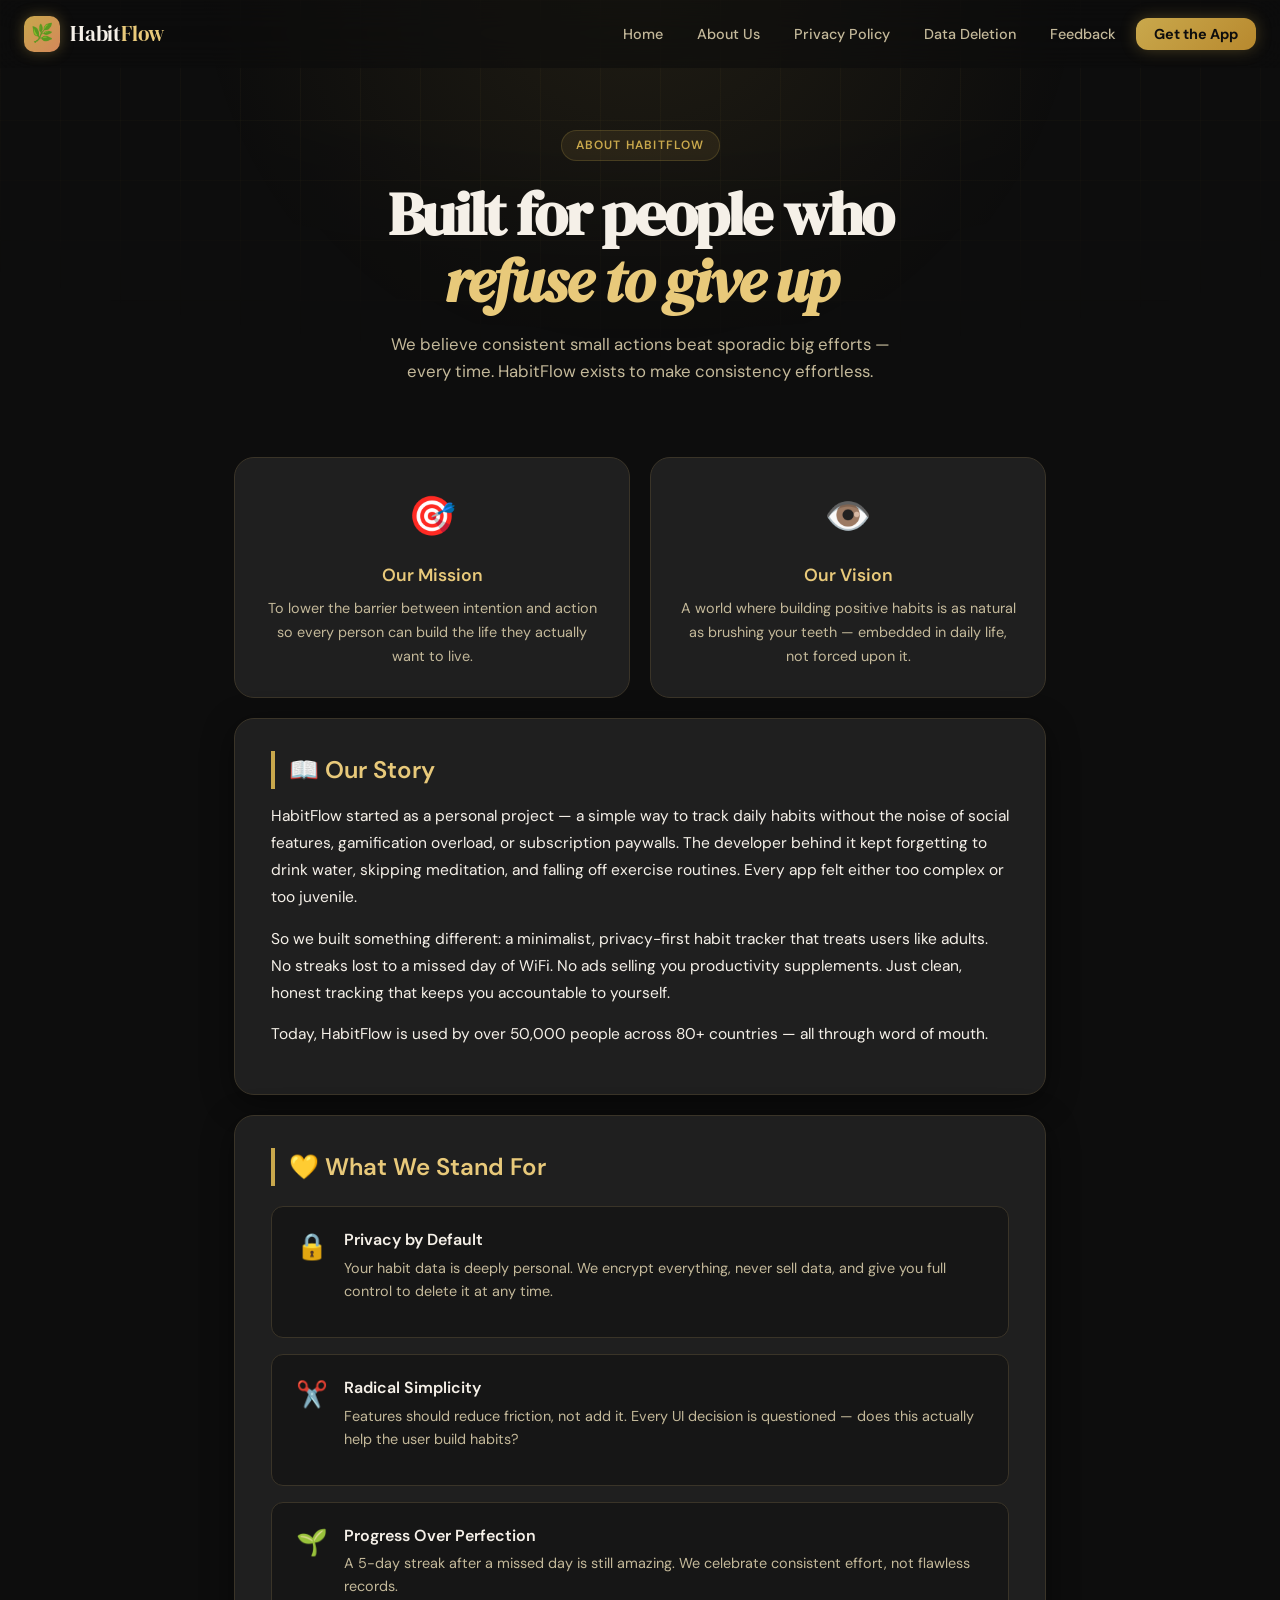
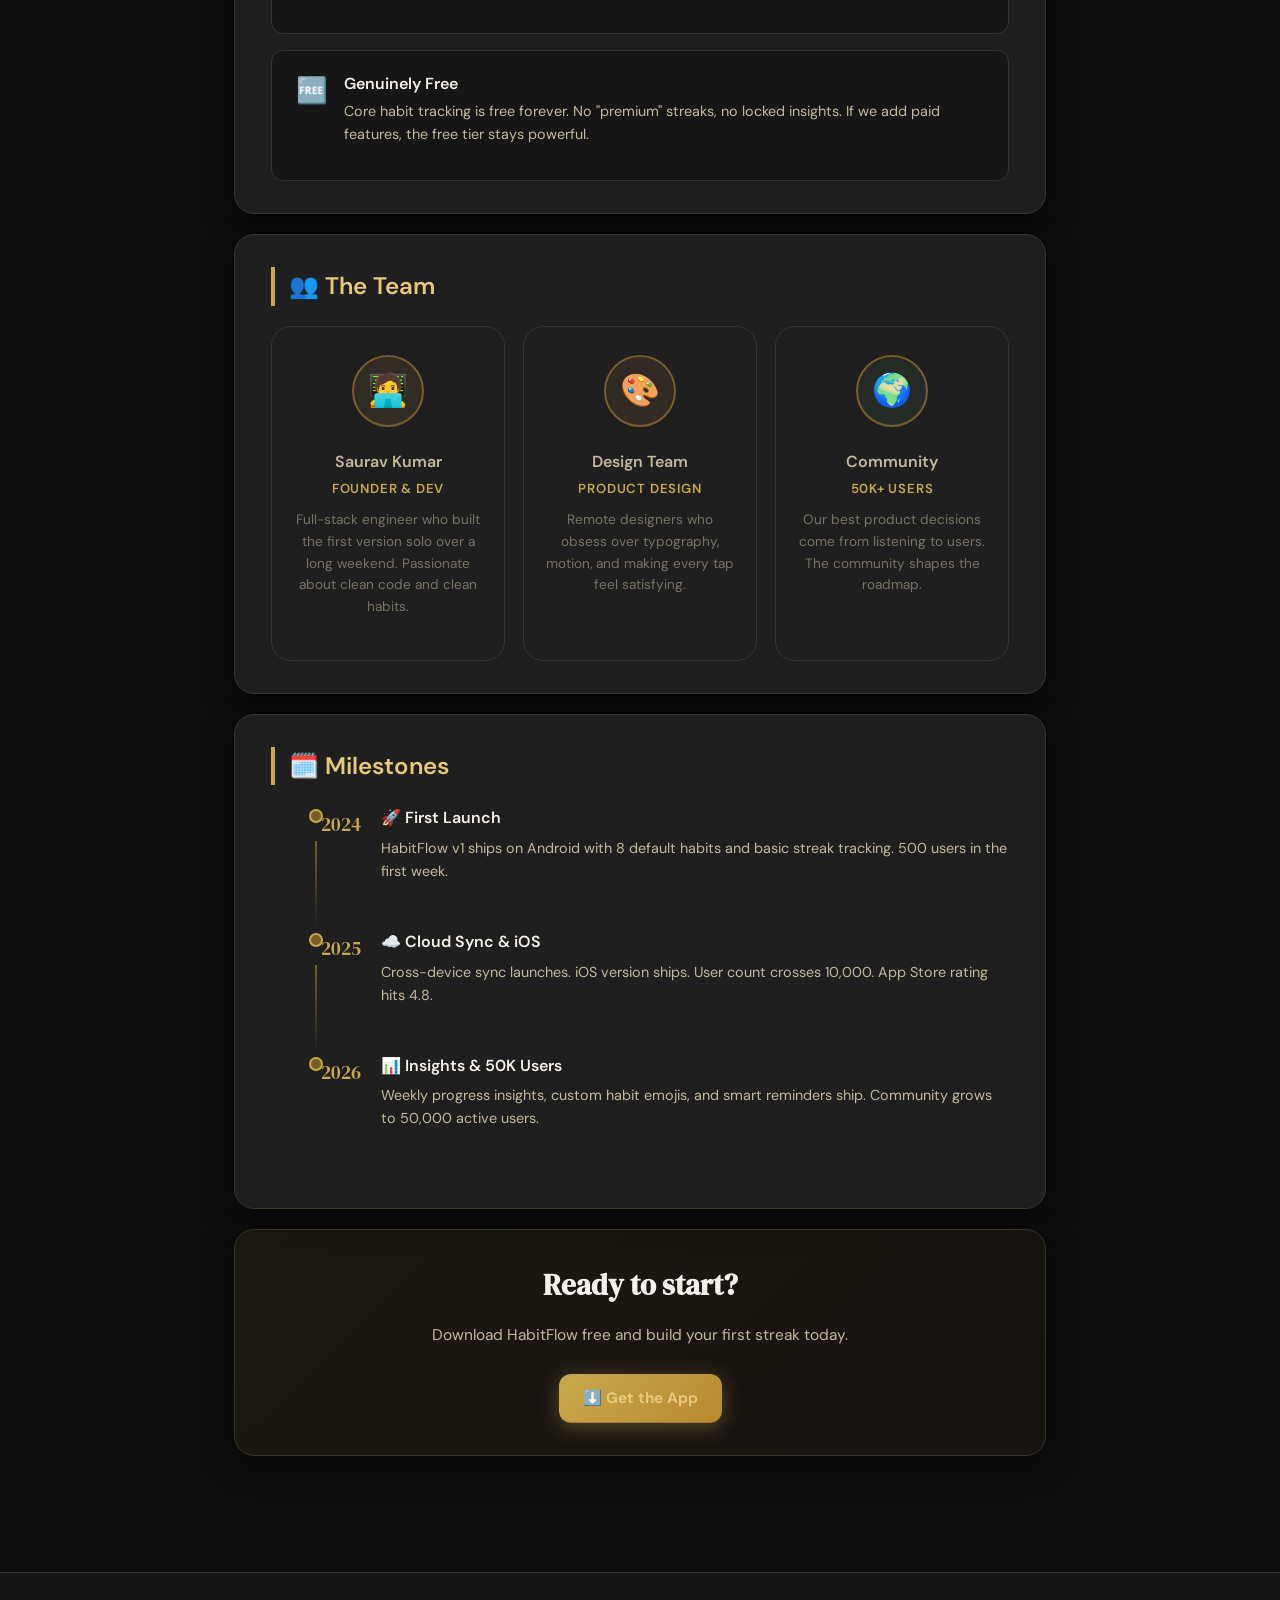
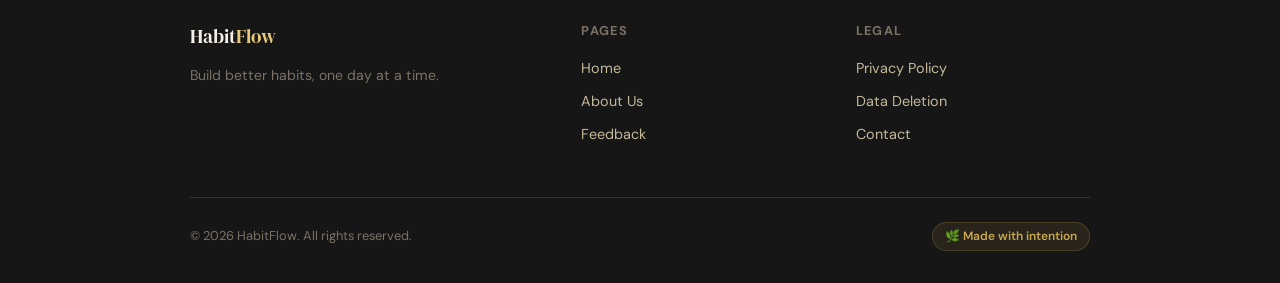
==== about.html @ 699d1f9e "Add 5 files" ====
<!DOCTYPE html>
<html lang="en">
<head>
  <meta charset="UTF-8" />
  <meta name="viewport" content="width=device-width, initial-scale=1.0, viewport-fit=cover" />
  <title>About Us | HabitFlow</title>
  <link rel="preconnect" href="https://fonts.googleapis.com" />
  <link rel="preconnect" href="https://fonts.gstatic.com" crossorigin />
  <link href="https://fonts.googleapis.com/css2?family=DM+Sans:ital,wght@0,300;0,400;0,500;0,600;0,700;1,400&family=DM+Serif+Display:ital@0;1&display=swap" rel="stylesheet" />
  <style>
    :root {
      --bg-primary:#0D0D0D; --bg-elevated:#161616; --bg-surface:#1F1F1F;
      --text-primary:#F5F0E8; --text-secondary:#C4B99A; --text-muted:#7A7265;
      --accent-gold:#C9A84C; --accent-gold-light:#E8C97A; --accent-gold-muted:#7A5C28;
      --accent-terracotta:#D4875A; --border-subtle:#3A3428;
      --card-shadow:0 8px 32px rgba(0,0,0,0.45);
      --radius-sm:8px; --radius-md:12px; --radius-lg:20px; --radius-xl:28px;
    }
    *,*::before,*::after{margin:0;padding:0;box-sizing:border-box;}
    html{scroll-behavior:smooth;scroll-padding-top:80px;}
    body{background:var(--bg-primary);color:var(--text-primary);font-family:'DM Sans',-apple-system,sans-serif;line-height:1.6;overflow-x:hidden;}

    /* NAV */
    nav{position:fixed;top:0;left:0;right:0;z-index:100;padding:0 24px;height:68px;display:flex;align-items:center;justify-content:space-between;background:rgba(13,13,13,0.6);backdrop-filter:blur(18px);-webkit-backdrop-filter:blur(18px);border-bottom:1px solid transparent;transition:border-color .3s,background .3s;}
    nav.scrolled{background:rgba(13,13,13,0.92);border-bottom-color:var(--border-subtle);}
    .nav-logo{display:flex;align-items:center;gap:10px;text-decoration:none;}
    .nav-logo-icon{width:36px;height:36px;background:linear-gradient(135deg,var(--accent-gold),var(--accent-terracotta));border-radius:10px;display:flex;align-items:center;justify-content:center;font-size:18px;box-shadow:0 0 14px rgba(201,168,76,.35);}
    .nav-logo-text{font-family:'DM Serif Display',serif;font-size:1.3rem;color:var(--text-primary);letter-spacing:-.01em;}
    .nav-logo-text span{color:var(--accent-gold-light);}
    .nav-links{display:flex;align-items:center;gap:6px;list-style:none;}
    .nav-links a{text-decoration:none;color:var(--text-secondary);font-size:.9rem;font-weight:500;padding:6px 14px;border-radius:var(--radius-sm);transition:color .2s,background .2s;position:relative;}
    .nav-links a::after{content:'';position:absolute;bottom:2px;left:50%;right:50%;height:2px;background:var(--accent-gold);border-radius:2px;transition:left .25s,right .25s;}
    .nav-links a:hover{color:var(--accent-gold-light);}
    .nav-links a:hover::after{left:14px;right:14px;}
    .nav-links .cta-btn{background:linear-gradient(135deg,var(--accent-gold),#b8892e);color:var(--bg-primary)!important;font-weight:700;padding:7px 18px;border-radius:var(--radius-md);box-shadow:0 0 16px rgba(201,168,76,.3);}
    .nav-links .cta-btn::after{display:none;}
    .nav-links .cta-btn:hover{box-shadow:0 0 24px rgba(201,168,76,.5);transform:translateY(-1px);}
    .nav-toggle{display:none;flex-direction:column;gap:5px;cursor:pointer;background:none;border:none;padding:4px;}
    .nav-toggle span{display:block;width:24px;height:2px;background:var(--text-primary);border-radius:2px;transition:all .3s;}
    .nav-toggle.open span:nth-child(1){transform:rotate(45deg) translate(5px,5px);}
    .nav-toggle.open span:nth-child(2){opacity:0;}
    .nav-toggle.open span:nth-child(3){transform:rotate(-45deg) translate(5px,-5px);}
    @media(max-width:680px){
      .nav-links{position:fixed;top:68px;left:0;right:0;flex-direction:column;align-items:stretch;background:rgba(13,13,13,.97);backdrop-filter:blur(20px);padding:16px 24px 24px;gap:4px;transform:translateY(-110%);transition:transform .35s cubic-bezier(.4,0,.2,1);border-bottom:1px solid var(--border-subtle);}
      .nav-links.open{transform:translateY(0);}
      .nav-links a{padding:12px 16px;border-radius:var(--radius-md);font-size:1rem;}
      .nav-links a::after{display:none;}
      .nav-links a:hover{background:var(--bg-surface);}
      .nav-toggle{display:flex;}
    }

    /* PAGE HERO */
    .page-hero{padding:130px 24px 72px;text-align:center;position:relative;overflow:hidden;}
    .page-hero::before{content:'';position:absolute;inset:0;background:radial-gradient(circle at 50% -10%,rgba(201,168,76,.1) 0%,transparent 55%),linear-gradient(rgba(201,168,76,.04) 1px,transparent 1px),linear-gradient(90deg,rgba(201,168,76,.04) 1px,transparent 1px);background-size:auto,60px 60px,60px 60px;mask-image:radial-gradient(ellipse 80% 80% at 50% 0%,black 40%,transparent 100%);}
    .page-label{display:inline-block;text-transform:uppercase;letter-spacing:.1em;font-size:.75rem;font-weight:600;color:var(--accent-gold);background:rgba(201,168,76,.1);border:1px solid rgba(201,168,76,.2);padding:5px 14px;border-radius:100px;margin-bottom:20px;position:relative;}
    .page-hero h1{font-family:'DM Serif Display',serif;font-size:clamp(2.2rem,5vw,3.8rem);line-height:1.1;letter-spacing:-.03em;margin-bottom:16px;position:relative;}
    .page-hero h1 em{font-style:italic;color:var(--accent-gold-light);}
    .page-hero p{color:var(--text-secondary);font-size:1.05rem;max-width:520px;margin:0 auto;position:relative;}

    /* CONTENT */
    .content{max-width:860px;margin:0 auto;padding:0 24px 96px;}

    /* CARDS */
    .card{background:var(--bg-surface);border:1px solid var(--border-subtle);border-radius:var(--radius-lg);padding:32px 36px;margin-bottom:20px;box-shadow:var(--card-shadow);transition:all .25s;position:relative;overflow:hidden;}
    .card::before{content:'';position:absolute;top:0;left:0;right:0;height:2px;background:linear-gradient(90deg,transparent,var(--accent-gold),transparent);opacity:0;transition:opacity .3s;}
    .card:hover{transform:translateY(-3px);box-shadow:0 16px 40px rgba(0,0,0,.55);border-color:var(--accent-gold-muted);}
    .card:hover::before{opacity:1;}
    .card h2{font-size:1.5rem;font-weight:600;margin-bottom:14px;color:var(--accent-gold-light);border-left:4px solid var(--accent-gold);padding-left:14px;}
    .card h3{font-size:1.1rem;font-weight:500;margin:22px 0 8px;color:var(--text-secondary);}
    .card p{color:var(--text-primary);margin-bottom:14px;font-size:.97rem;line-height:1.75;}
    .card ul,.card ol{margin:12px 0 14px 22px;color:var(--text-secondary);}
    .card li{margin-bottom:8px;font-size:.95rem;line-height:1.6;}
    .card a{color:var(--accent-gold-light);text-decoration:none;border-bottom:1px dotted var(--accent-gold-muted);transition:color .2s;}
    .card a:hover{color:var(--accent-gold);}
    .btn-primary{display:inline-flex;align-items:center;gap:8px;background:linear-gradient(135deg,var(--accent-gold),#b8892e);color:var(--bg-primary);font-weight:700;font-size:.95rem;padding:12px 24px;border-radius:var(--radius-md);text-decoration:none;border:none;cursor:pointer;box-shadow:0 4px 20px rgba(201,168,76,.35);transition:all .25s;font-family:inherit;}
    .btn-primary:hover{transform:translateY(-2px);box-shadow:0 8px 28px rgba(201,168,76,.5);}

    /* MISSION */
    .mission-strip{display:grid;grid-template-columns:1fr 1fr;gap:20px;margin-bottom:20px;}
    @media(max-width:600px){.mission-strip{grid-template-columns:1fr;}}
    .mission-card{background:var(--bg-surface);border:1px solid var(--border-subtle);border-radius:var(--radius-lg);padding:28px;text-align:center;transition:all .25s;}
    .mission-card:hover{transform:translateY(-4px);border-color:var(--accent-gold-muted);}
    .mission-card .icon{font-size:2.4rem;display:block;margin-bottom:14px;}
    .mission-card h3{font-size:1.1rem;font-weight:600;margin-bottom:8px;color:var(--accent-gold-light);}
    .mission-card p{color:var(--text-secondary);font-size:.9rem;line-height:1.65;}

    /* VALUES */
    .values-list{display:flex;flex-direction:column;gap:16px;margin-top:20px;}
    .value-row{display:flex;gap:16px;align-items:flex-start;background:var(--bg-elevated);border:1px solid var(--border-subtle);border-radius:var(--radius-md);padding:20px 24px;transition:border-color .2s;}
    .value-row:hover{border-color:var(--accent-gold-muted);}
    .value-row .vi{font-size:1.6rem;flex-shrink:0;}
    .value-row h4{font-size:1rem;font-weight:600;margin-bottom:4px;color:var(--text-primary);}
    .value-row p{color:var(--text-secondary);font-size:.9rem;line-height:1.6;}

    /* TEAM */
    .team-grid{display:grid;grid-template-columns:repeat(auto-fill,minmax(220px,1fr));gap:18px;margin-top:20px;}
    .team-card{background:var(--bg-surface);border:1px solid var(--border-subtle);border-radius:var(--radius-lg);padding:28px 20px;text-align:center;transition:all .25s;}
    .team-card:hover{transform:translateY(-4px);border-color:var(--accent-gold-muted);box-shadow:var(--card-shadow);}
    .avatar{width:72px;height:72px;border-radius:50%;margin:0 auto 16px;display:flex;align-items:center;justify-content:center;font-size:2rem;border:2px solid var(--accent-gold-muted);}
    .team-card h3{font-size:1rem;font-weight:600;margin-bottom:4px;}
    .team-card .role{color:var(--accent-gold);font-size:.82rem;font-weight:600;text-transform:uppercase;letter-spacing:.06em;margin-bottom:10px;}
    .team-card p{color:var(--text-muted);font-size:.85rem;line-height:1.6;}

    /* TIMELINE */
    .timeline{margin-top:20px;display:flex;flex-direction:column;gap:0;}
    .t-item{display:grid;grid-template-columns:90px 1fr;gap:20px;padding-bottom:32px;position:relative;}
    .t-item:not(:last-child)::before{content:'';position:absolute;left:44px;top:36px;bottom:0;width:2px;background:linear-gradient(var(--accent-gold-muted),transparent);}
    .t-year{text-align:right;padding-top:4px;font-family:'DM Serif Display',serif;font-size:1.2rem;color:var(--accent-gold);}
    .t-dot{position:absolute;left:38px;top:4px;width:14px;height:14px;border-radius:50%;background:var(--accent-gold-muted);border:2px solid var(--accent-gold);}
    .t-body h4{font-size:1rem;font-weight:600;margin-bottom:6px;}
    .t-body p{color:var(--text-secondary);font-size:.9rem;line-height:1.6;}

    /* FOOTER */
    footer{background:var(--bg-elevated);border-top:1px solid var(--border-subtle);padding:48px 24px 32px;}
    .footer-inner{max-width:900px;margin:0 auto;display:grid;grid-template-columns:1.5fr 1fr 1fr;gap:40px;}
    .footer-brand p{color:var(--text-muted);font-size:.88rem;line-height:1.7;margin-top:4px;}
    .footer-col h4{font-size:.8rem;font-weight:700;letter-spacing:.1em;text-transform:uppercase;color:var(--text-muted);margin-bottom:16px;}
    .footer-col a{display:block;color:var(--text-secondary);text-decoration:none;font-size:.9rem;margin-bottom:10px;transition:color .2s;}
    .footer-col a:hover{color:var(--accent-gold-light);}
    .footer-bottom{max-width:900px;margin:40px auto 0;padding-top:24px;border-top:1px solid var(--border-subtle);display:flex;justify-content:space-between;align-items:center;flex-wrap:wrap;gap:12px;}
    .footer-bottom p{color:var(--text-muted);font-size:.8rem;}
    .footer-badge{background:rgba(201,168,76,.1);border:1px solid rgba(201,168,76,.2);color:var(--accent-gold);padding:4px 12px;border-radius:100px;font-size:.75rem;font-weight:600;}
    @media(max-width:680px){
      .footer-inner{grid-template-columns:1fr 1fr;}
      .footer-brand{grid-column:span 2;}
      .footer-bottom{flex-direction:column;text-align:center;}
      .content{padding:0 16px 72px;}
      .card{padding:24px 20px;}
    }

    /* REVEAL */
    .reveal{opacity:0;transform:translateY(24px);transition:opacity .65s ease,transform .65s ease;}
    .reveal.visible{opacity:1;transform:translateY(0);}
    @media(prefers-reduced-motion:reduce){*,*::before,*::after{animation-duration:.01ms!important;transition-duration:.01ms!important;}}
  </style>
</head>
<body>

<nav id="navbar">
  <a href="../index.html" class="nav-logo">
    <div class="nav-logo-icon">🌿</div>
    <span class="nav-logo-text">Habit<span>Flow</span></span>
  </a>
  <button class="nav-toggle" id="navToggle" aria-label="Toggle menu">
    <span></span><span></span><span></span>
  </button>
  <ul class="nav-links" id="navLinks">
    <li><a href="../index.html">Home</a></li>
    <li><a href="about.html">About Us</a></li>
    <li><a href="privacy.html">Privacy Policy</a></li>
    <li><a href="https://sauravdikshit.github.io/abhyasa/#">Data Deletion</a></li>
    <li><a href="feedback.html">Feedback</a></li>
    <li><a href="../index.html#download" class="cta-btn">Get the App</a></li>
  </ul>
</nav>

<div class="page-hero">
  <div class="page-label">About HabitFlow</div>
  <h1>Built for people who<br><em>refuse to give up</em></h1>
  <p>We believe consistent small actions beat sporadic big efforts — every time. HabitFlow exists to make consistency effortless.</p>
</div>

<div class="content">

  <div class="mission-strip reveal">
    <div class="mission-card">
      <span class="icon">🎯</span>
      <h3>Our Mission</h3>
      <p>To lower the barrier between intention and action so every person can build the life they actually want to live.</p>
    </div>
    <div class="mission-card">
      <span class="icon">👁️</span>
      <h3>Our Vision</h3>
      <p>A world where building positive habits is as natural as brushing your teeth — embedded in daily life, not forced upon it.</p>
    </div>
  </div>

  <div class="card reveal">
    <h2>📖 Our Story</h2>
    <p>HabitFlow started as a personal project — a simple way to track daily habits without the noise of social features, gamification overload, or subscription paywalls. The developer behind it kept forgetting to drink water, skipping meditation, and falling off exercise routines. Every app felt either too complex or too juvenile.</p>
    <p>So we built something different: a minimalist, privacy-first habit tracker that treats users like adults. No streaks lost to a missed day of WiFi. No ads selling you productivity supplements. Just clean, honest tracking that keeps you accountable to yourself.</p>
    <p>Today, HabitFlow is used by over 50,000 people across 80+ countries — all through word of mouth.</p>
  </div>

  <div class="card reveal">
    <h2>💛 What We Stand For</h2>
    <div class="values-list">
      <div class="value-row">
        <span class="vi">🔒</span>
        <div><h4>Privacy by Default</h4><p>Your habit data is deeply personal. We encrypt everything, never sell data, and give you full control to delete it at any time.</p></div>
      </div>
      <div class="value-row">
        <span class="vi">✂️</span>
        <div><h4>Radical Simplicity</h4><p>Features should reduce friction, not add it. Every UI decision is questioned — does this actually help the user build habits?</p></div>
      </div>
      <div class="value-row">
        <span class="vi">🌱</span>
        <div><h4>Progress Over Perfection</h4><p>A 5-day streak after a missed day is still amazing. We celebrate consistent effort, not flawless records.</p></div>
      </div>
      <div class="value-row">
        <span class="vi">🆓</span>
        <div><h4>Genuinely Free</h4><p>Core habit tracking is free forever. No "premium" streaks, no locked insights. If we add paid features, the free tier stays powerful.</p></div>
      </div>
    </div>
  </div>

  <div class="card reveal">
    <h2>👥 The Team</h2>
    <div class="team-grid">
      <div class="team-card">
        <div class="avatar" style="background:rgba(201,168,76,.1);">🧑‍💻</div>
        <h3>Saurav Kumar</h3>
        <div class="role">Founder & Dev</div>
        <p>Full-stack engineer who built the first version solo over a long weekend. Passionate about clean code and clean habits.</p>
      </div>
      <div class="team-card">
        <div class="avatar" style="background:rgba(212,135,90,.1);">🎨</div>
        <h3>Design Team</h3>
        <div class="role">Product Design</div>
        <p>Remote designers who obsess over typography, motion, and making every tap feel satisfying.</p>
      </div>
      <div class="team-card">
        <div class="avatar" style="background:rgba(74,124,89,.15);">🌍</div>
        <h3>Community</h3>
        <div class="role">50K+ Users</div>
        <p>Our best product decisions come from listening to users. The community shapes the roadmap.</p>
      </div>
    </div>
  </div>

  <div class="card reveal">
    <h2>🗓️ Milestones</h2>
    <div class="timeline">
      <div class="t-item">
        <div class="t-year">2024</div>
        <div class="t-dot"></div>
        <div class="t-body"><h4>🚀 First Launch</h4><p>HabitFlow v1 ships on Android with 8 default habits and basic streak tracking. 500 users in the first week.</p></div>
      </div>
      <div class="t-item">
        <div class="t-year">2025</div>
        <div class="t-dot"></div>
        <div class="t-body"><h4>☁️ Cloud Sync & iOS</h4><p>Cross-device sync launches. iOS version ships. User count crosses 10,000. App Store rating hits 4.8.</p></div>
      </div>
      <div class="t-item">
        <div class="t-year">2026</div>
        <div class="t-dot"></div>
        <div class="t-body"><h4>📊 Insights & 50K Users</h4><p>Weekly progress insights, custom habit emojis, and smart reminders ship. Community grows to 50,000 active users.</p></div>
      </div>
    </div>
  </div>

  <div class="card" style="text-align:center;background:linear-gradient(135deg,rgba(201,168,76,.08),rgba(212,135,90,.05));">
    <h2 style="border:none;padding:0;text-align:center;color:var(--text-primary);font-family:'DM Serif Display',serif;font-size:1.8rem;">Ready to start?</h2>
    <p style="margin:12px 0 24px;color:var(--text-secondary);">Download HabitFlow free and build your first streak today.</p>
    <a href="../index.html#download" class="btn-primary">⬇️ Get the App</a>
  </div>

</div>

<footer>
  <div class="footer-inner">
    <div class="footer-brand">
      <span style="font-family:'DM Serif Display',serif;font-size:1.2rem;display:block;margin-bottom:12px;">Habit<span style="color:var(--accent-gold-light);">Flow</span></span>
      <p>Build better habits, one day at a time.</p>
    </div>
    <div class="footer-col">
      <h4>Pages</h4>
      <a href="../index.html">Home</a>
      <a href="about.html">About Us</a>
      <a href="feedback.html">Feedback</a>
    </div>
    <div class="footer-col">
      <h4>Legal</h4>
      <a href="privacy.html">Privacy Policy</a>
      <a href="https://sauravdikshit.github.io/abhyasa/#">Data Deletion</a>
      <a href="mailto:sauravkumar937@gmail.com">Contact</a>
    </div>
  </div>
  <div class="footer-bottom">
    <p>© 2026 HabitFlow. All rights reserved.</p>
    <span class="footer-badge">🌿 Made with intention</span>
  </div>
</footer>

<script>
  const navbar = document.getElementById('navbar');
  window.addEventListener('scroll', () => navbar.classList.toggle('scrolled', window.scrollY > 20));
  const toggle = document.getElementById('navToggle');
  const links  = document.getElementById('navLinks');
  toggle.addEventListener('click', () => { toggle.classList.toggle('open'); links.classList.toggle('open'); });
  links.querySelectorAll('a').forEach(a => a.addEventListener('click', () => { toggle.classList.remove('open'); links.classList.remove('open'); }));
  const obs = new IntersectionObserver(entries => entries.forEach(e => { if(e.isIntersecting) e.target.classList.add('visible'); }), { threshold: 0.1 });
  document.querySelectorAll('.reveal').forEach(el => obs.observe(el));
</script>
</body>
</html>
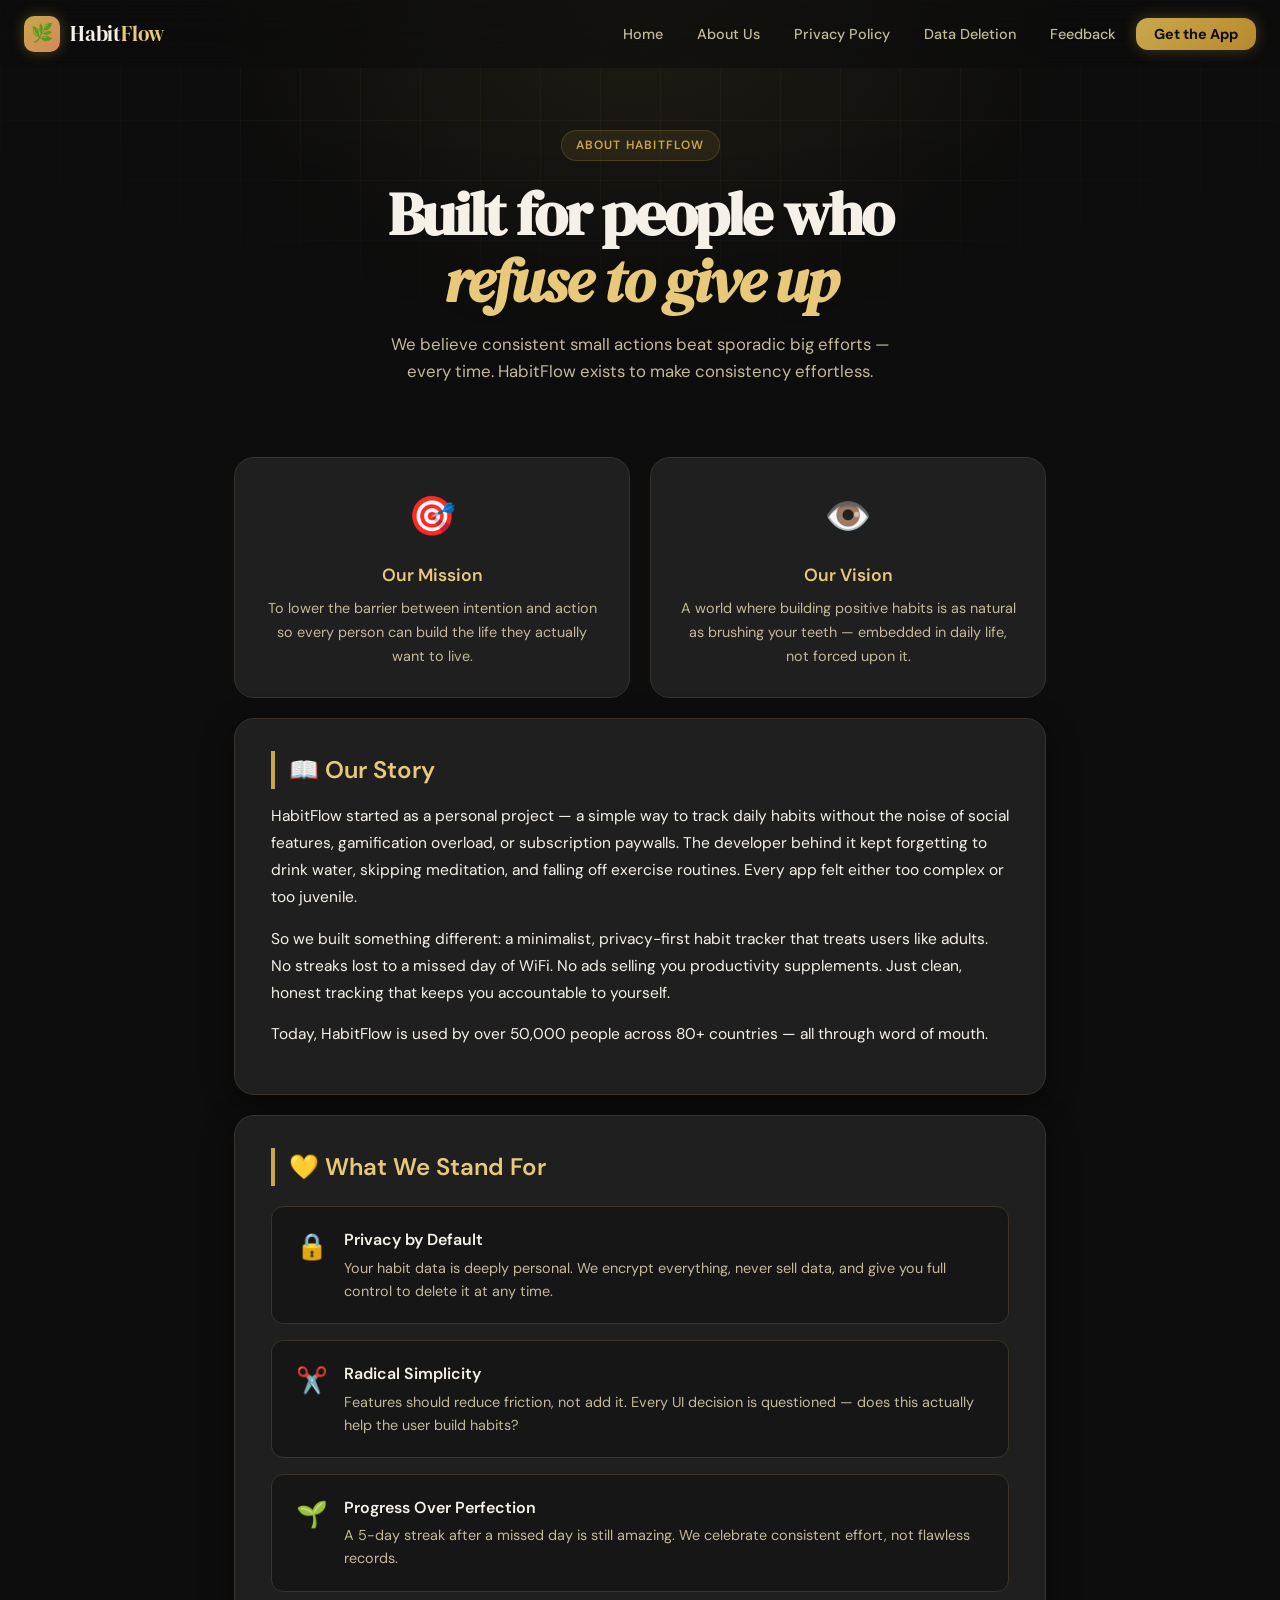
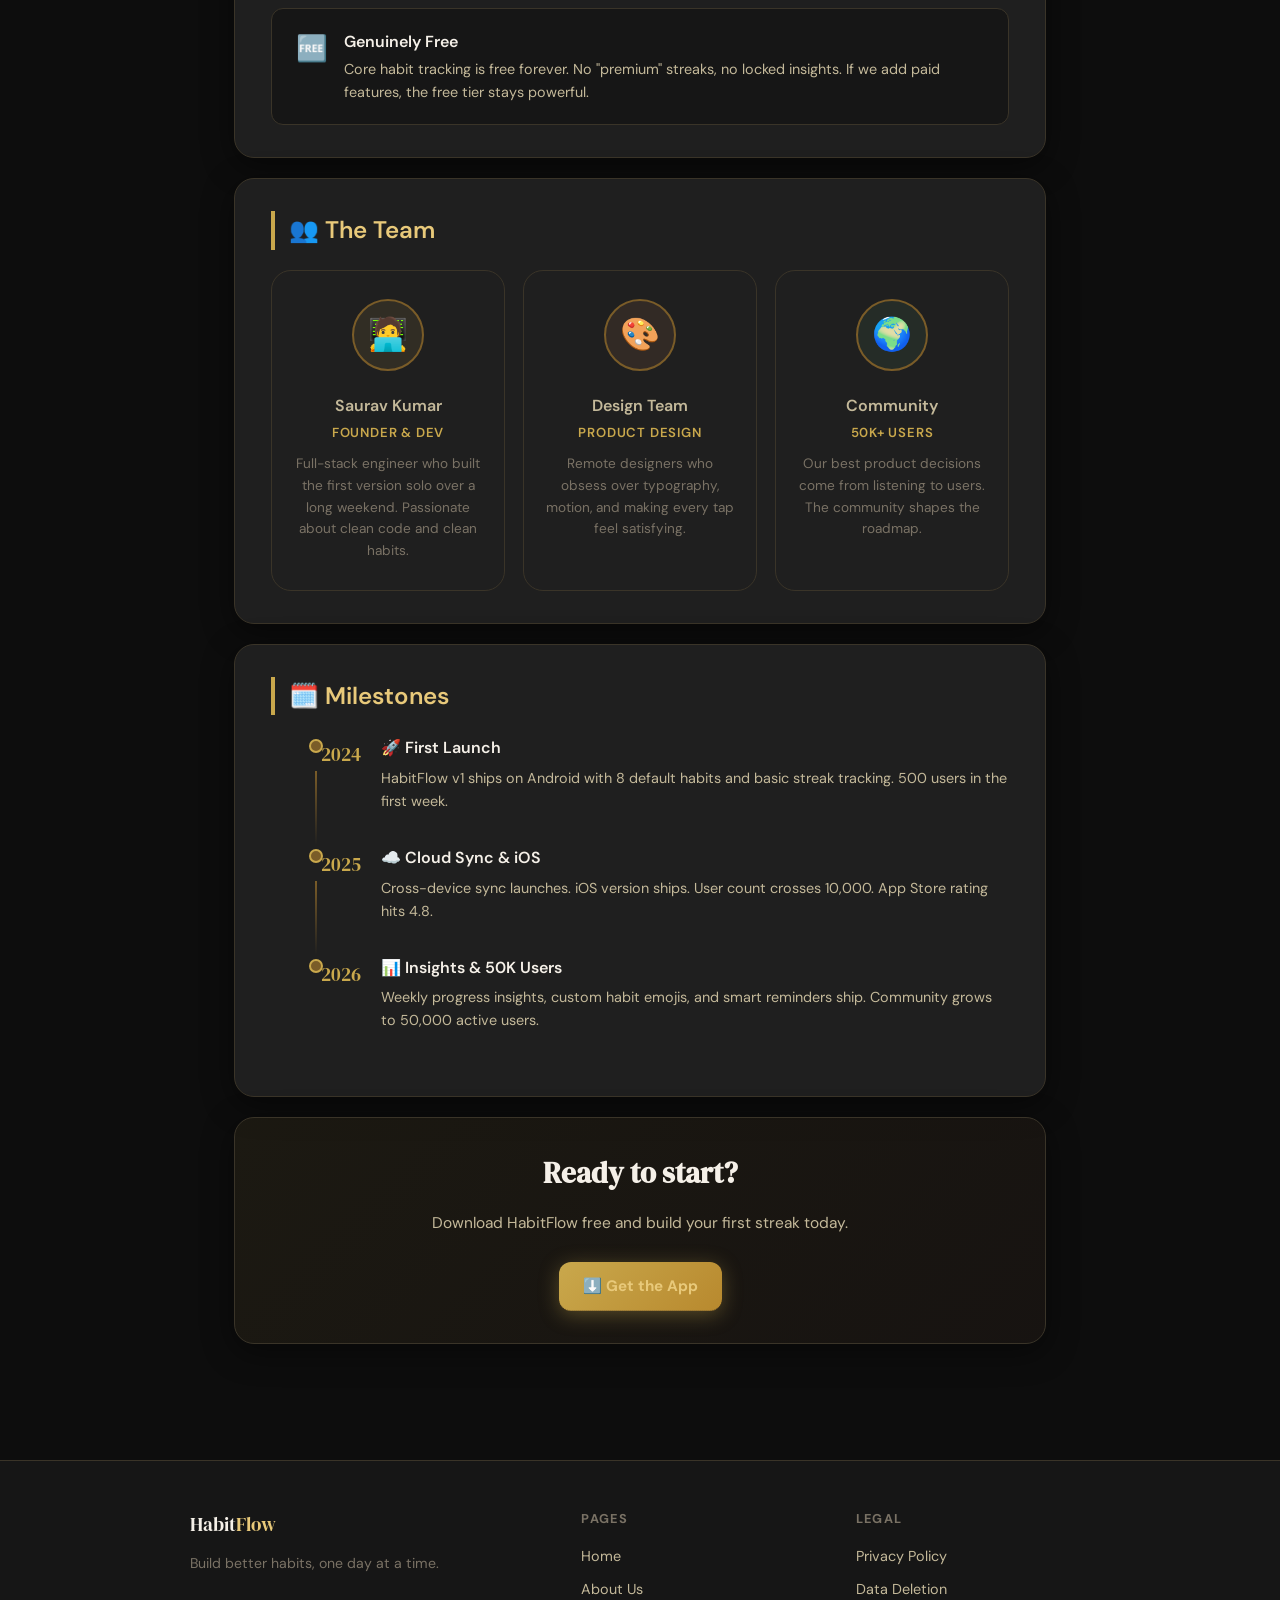
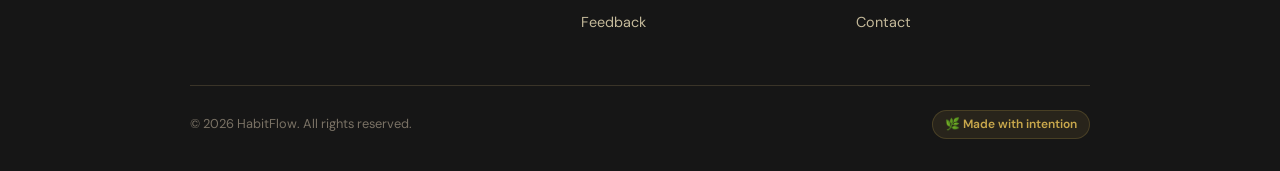
==== commit 82940446: "Refactor about.html for improved structure and style" ====
--- a/about.html
+++ b/about.html
@@ -7,152 +7,75 @@
   <link rel="preconnect" href="https://fonts.googleapis.com" />
   <link rel="preconnect" href="https://fonts.gstatic.com" crossorigin />
   <link href="https://fonts.googleapis.com/css2?family=DM+Sans:ital,wght@0,300;0,400;0,500;0,600;0,700;1,400&family=DM+Serif+Display:ital@0;1&display=swap" rel="stylesheet" />
+  <link rel="stylesheet" href="../shared.css" />
   <style>
-    :root {
-      --bg-primary:#0D0D0D; --bg-elevated:#161616; --bg-surface:#1F1F1F;
-      --text-primary:#F5F0E8; --text-secondary:#C4B99A; --text-muted:#7A7265;
-      --accent-gold:#C9A84C; --accent-gold-light:#E8C97A; --accent-gold-muted:#7A5C28;
-      --accent-terracotta:#D4875A; --border-subtle:#3A3428;
-      --card-shadow:0 8px 32px rgba(0,0,0,0.45);
-      --radius-sm:8px; --radius-md:12px; --radius-lg:20px; --radius-xl:28px;
-    }
-    *,*::before,*::after{margin:0;padding:0;box-sizing:border-box;}
-    html{scroll-behavior:smooth;scroll-padding-top:80px;}
-    body{background:var(--bg-primary);color:var(--text-primary);font-family:'DM Sans',-apple-system,sans-serif;line-height:1.6;overflow-x:hidden;}
-
-    /* NAV */
-    nav{position:fixed;top:0;left:0;right:0;z-index:100;padding:0 24px;height:68px;display:flex;align-items:center;justify-content:space-between;background:rgba(13,13,13,0.6);backdrop-filter:blur(18px);-webkit-backdrop-filter:blur(18px);border-bottom:1px solid transparent;transition:border-color .3s,background .3s;}
-    nav.scrolled{background:rgba(13,13,13,0.92);border-bottom-color:var(--border-subtle);}
-    .nav-logo{display:flex;align-items:center;gap:10px;text-decoration:none;}
-    .nav-logo-icon{width:36px;height:36px;background:linear-gradient(135deg,var(--accent-gold),var(--accent-terracotta));border-radius:10px;display:flex;align-items:center;justify-content:center;font-size:18px;box-shadow:0 0 14px rgba(201,168,76,.35);}
-    .nav-logo-text{font-family:'DM Serif Display',serif;font-size:1.3rem;color:var(--text-primary);letter-spacing:-.01em;}
-    .nav-logo-text span{color:var(--accent-gold-light);}
-    .nav-links{display:flex;align-items:center;gap:6px;list-style:none;}
-    .nav-links a{text-decoration:none;color:var(--text-secondary);font-size:.9rem;font-weight:500;padding:6px 14px;border-radius:var(--radius-sm);transition:color .2s,background .2s;position:relative;}
-    .nav-links a::after{content:'';position:absolute;bottom:2px;left:50%;right:50%;height:2px;background:var(--accent-gold);border-radius:2px;transition:left .25s,right .25s;}
-    .nav-links a:hover{color:var(--accent-gold-light);}
-    .nav-links a:hover::after{left:14px;right:14px;}
-    .nav-links .cta-btn{background:linear-gradient(135deg,var(--accent-gold),#b8892e);color:var(--bg-primary)!important;font-weight:700;padding:7px 18px;border-radius:var(--radius-md);box-shadow:0 0 16px rgba(201,168,76,.3);}
-    .nav-links .cta-btn::after{display:none;}
-    .nav-links .cta-btn:hover{box-shadow:0 0 24px rgba(201,168,76,.5);transform:translateY(-1px);}
-    .nav-toggle{display:none;flex-direction:column;gap:5px;cursor:pointer;background:none;border:none;padding:4px;}
-    .nav-toggle span{display:block;width:24px;height:2px;background:var(--text-primary);border-radius:2px;transition:all .3s;}
-    .nav-toggle.open span:nth-child(1){transform:rotate(45deg) translate(5px,5px);}
-    .nav-toggle.open span:nth-child(2){opacity:0;}
-    .nav-toggle.open span:nth-child(3){transform:rotate(-45deg) translate(5px,-5px);}
-    @media(max-width:680px){
-      .nav-links{position:fixed;top:68px;left:0;right:0;flex-direction:column;align-items:stretch;background:rgba(13,13,13,.97);backdrop-filter:blur(20px);padding:16px 24px 24px;gap:4px;transform:translateY(-110%);transition:transform .35s cubic-bezier(.4,0,.2,1);border-bottom:1px solid var(--border-subtle);}
-      .nav-links.open{transform:translateY(0);}
-      .nav-links a{padding:12px 16px;border-radius:var(--radius-md);font-size:1rem;}
-      .nav-links a::after{display:none;}
-      .nav-links a:hover{background:var(--bg-surface);}
-      .nav-toggle{display:flex;}
-    }
-
-    /* PAGE HERO */
-    .page-hero{padding:130px 24px 72px;text-align:center;position:relative;overflow:hidden;}
-    .page-hero::before{content:'';position:absolute;inset:0;background:radial-gradient(circle at 50% -10%,rgba(201,168,76,.1) 0%,transparent 55%),linear-gradient(rgba(201,168,76,.04) 1px,transparent 1px),linear-gradient(90deg,rgba(201,168,76,.04) 1px,transparent 1px);background-size:auto,60px 60px,60px 60px;mask-image:radial-gradient(ellipse 80% 80% at 50% 0%,black 40%,transparent 100%);}
-    .page-label{display:inline-block;text-transform:uppercase;letter-spacing:.1em;font-size:.75rem;font-weight:600;color:var(--accent-gold);background:rgba(201,168,76,.1);border:1px solid rgba(201,168,76,.2);padding:5px 14px;border-radius:100px;margin-bottom:20px;position:relative;}
-    .page-hero h1{font-family:'DM Serif Display',serif;font-size:clamp(2.2rem,5vw,3.8rem);line-height:1.1;letter-spacing:-.03em;margin-bottom:16px;position:relative;}
-    .page-hero h1 em{font-style:italic;color:var(--accent-gold-light);}
-    .page-hero p{color:var(--text-secondary);font-size:1.05rem;max-width:520px;margin:0 auto;position:relative;}
-
-    /* CONTENT */
-    .content{max-width:860px;margin:0 auto;padding:0 24px 96px;}
-
-    /* CARDS */
-    .card{background:var(--bg-surface);border:1px solid var(--border-subtle);border-radius:var(--radius-lg);padding:32px 36px;margin-bottom:20px;box-shadow:var(--card-shadow);transition:all .25s;position:relative;overflow:hidden;}
-    .card::before{content:'';position:absolute;top:0;left:0;right:0;height:2px;background:linear-gradient(90deg,transparent,var(--accent-gold),transparent);opacity:0;transition:opacity .3s;}
-    .card:hover{transform:translateY(-3px);box-shadow:0 16px 40px rgba(0,0,0,.55);border-color:var(--accent-gold-muted);}
-    .card:hover::before{opacity:1;}
-    .card h2{font-size:1.5rem;font-weight:600;margin-bottom:14px;color:var(--accent-gold-light);border-left:4px solid var(--accent-gold);padding-left:14px;}
-    .card h3{font-size:1.1rem;font-weight:500;margin:22px 0 8px;color:var(--text-secondary);}
-    .card p{color:var(--text-primary);margin-bottom:14px;font-size:.97rem;line-height:1.75;}
-    .card ul,.card ol{margin:12px 0 14px 22px;color:var(--text-secondary);}
-    .card li{margin-bottom:8px;font-size:.95rem;line-height:1.6;}
-    .card a{color:var(--accent-gold-light);text-decoration:none;border-bottom:1px dotted var(--accent-gold-muted);transition:color .2s;}
-    .card a:hover{color:var(--accent-gold);}
-    .btn-primary{display:inline-flex;align-items:center;gap:8px;background:linear-gradient(135deg,var(--accent-gold),#b8892e);color:var(--bg-primary);font-weight:700;font-size:.95rem;padding:12px 24px;border-radius:var(--radius-md);text-decoration:none;border:none;cursor:pointer;box-shadow:0 4px 20px rgba(201,168,76,.35);transition:all .25s;font-family:inherit;}
-    .btn-primary:hover{transform:translateY(-2px);box-shadow:0 8px 28px rgba(201,168,76,.5);}
-
     /* MISSION */
-    .mission-strip{display:grid;grid-template-columns:1fr 1fr;gap:20px;margin-bottom:20px;}
-    @media(max-width:600px){.mission-strip{grid-template-columns:1fr;}}
-    .mission-card{background:var(--bg-surface);border:1px solid var(--border-subtle);border-radius:var(--radius-lg);padding:28px;text-align:center;transition:all .25s;}
-    .mission-card:hover{transform:translateY(-4px);border-color:var(--accent-gold-muted);}
-    .mission-card .icon{font-size:2.4rem;display:block;margin-bottom:14px;}
-    .mission-card h3{font-size:1.1rem;font-weight:600;margin-bottom:8px;color:var(--accent-gold-light);}
-    .mission-card p{color:var(--text-secondary);font-size:.9rem;line-height:1.65;}
+    .mission-strip { display: grid; grid-template-columns: 1fr 1fr; gap: 20px; margin-bottom: 20px; }
+    @media (max-width: 600px) { .mission-strip { grid-template-columns: 1fr; } }
+    .mission-card {
+      background: var(--bg-surface); border: 1px solid var(--border-subtle);
+      border-radius: var(--radius-lg); padding: 28px; text-align: center; transition: all 0.25s;
+    }
+    .mission-card:hover { transform: translateY(-4px); border-color: var(--accent-gold-muted); }
+    .mission-card .icon { font-size: 2.4rem; display: block; margin-bottom: 14px; }
+    .mission-card h3 { font-size: 1.1rem; font-weight: 600; margin-bottom: 8px; color: var(--accent-gold-light); }
+    .mission-card p { color: var(--text-secondary); font-size: 0.9rem; line-height: 1.65; margin: 0; }
 
     /* VALUES */
-    .values-list{display:flex;flex-direction:column;gap:16px;margin-top:20px;}
-    .value-row{display:flex;gap:16px;align-items:flex-start;background:var(--bg-elevated);border:1px solid var(--border-subtle);border-radius:var(--radius-md);padding:20px 24px;transition:border-color .2s;}
-    .value-row:hover{border-color:var(--accent-gold-muted);}
-    .value-row .vi{font-size:1.6rem;flex-shrink:0;}
-    .value-row h4{font-size:1rem;font-weight:600;margin-bottom:4px;color:var(--text-primary);}
-    .value-row p{color:var(--text-secondary);font-size:.9rem;line-height:1.6;}
+    .values-list { display: flex; flex-direction: column; gap: 16px; margin-top: 20px; }
+    .value-row {
+      display: flex; gap: 16px; align-items: flex-start;
+      background: var(--bg-elevated); border: 1px solid var(--border-subtle);
+      border-radius: var(--radius-md); padding: 20px 24px; transition: border-color 0.2s;
+    }
+    .value-row:hover { border-color: var(--accent-gold-muted); }
+    .value-row .vi { font-size: 1.6rem; flex-shrink: 0; }
+    .value-row h4 { font-size: 1rem; font-weight: 600; margin-bottom: 4px; color: var(--text-primary); }
+    .value-row p { color: var(--text-secondary); font-size: 0.9rem; line-height: 1.6; margin: 0; }
 
     /* TEAM */
-    .team-grid{display:grid;grid-template-columns:repeat(auto-fill,minmax(220px,1fr));gap:18px;margin-top:20px;}
-    .team-card{background:var(--bg-surface);border:1px solid var(--border-subtle);border-radius:var(--radius-lg);padding:28px 20px;text-align:center;transition:all .25s;}
-    .team-card:hover{transform:translateY(-4px);border-color:var(--accent-gold-muted);box-shadow:var(--card-shadow);}
-    .avatar{width:72px;height:72px;border-radius:50%;margin:0 auto 16px;display:flex;align-items:center;justify-content:center;font-size:2rem;border:2px solid var(--accent-gold-muted);}
-    .team-card h3{font-size:1rem;font-weight:600;margin-bottom:4px;}
-    .team-card .role{color:var(--accent-gold);font-size:.82rem;font-weight:600;text-transform:uppercase;letter-spacing:.06em;margin-bottom:10px;}
-    .team-card p{color:var(--text-muted);font-size:.85rem;line-height:1.6;}
+    .team-grid { display: grid; grid-template-columns: repeat(auto-fill, minmax(220px, 1fr)); gap: 18px; margin-top: 20px; }
+    .team-card {
+      background: var(--bg-surface); border: 1px solid var(--border-subtle);
+      border-radius: var(--radius-lg); padding: 28px 20px; text-align: center; transition: all 0.25s;
+    }
+    .team-card:hover { transform: translateY(-4px); border-color: var(--accent-gold-muted); box-shadow: var(--card-shadow); }
+    .avatar {
+      width: 72px; height: 72px; border-radius: 50%;
+      margin: 0 auto 16px;
+      display: flex; align-items: center; justify-content: center;
+      font-size: 2rem; border: 2px solid var(--accent-gold-muted);
+    }
+    .team-card h3 { font-size: 1rem; font-weight: 600; margin-bottom: 4px; }
+    .team-card .role {
+      color: var(--accent-gold); font-size: 0.82rem; font-weight: 600;
+      text-transform: uppercase; letter-spacing: 0.06em; margin-bottom: 10px;
+    }
+    .team-card p { color: var(--text-muted); font-size: 0.85rem; line-height: 1.6; margin: 0; }
 
     /* TIMELINE */
-    .timeline{margin-top:20px;display:flex;flex-direction:column;gap:0;}
-    .t-item{display:grid;grid-template-columns:90px 1fr;gap:20px;padding-bottom:32px;position:relative;}
-    .t-item:not(:last-child)::before{content:'';position:absolute;left:44px;top:36px;bottom:0;width:2px;background:linear-gradient(var(--accent-gold-muted),transparent);}
-    .t-year{text-align:right;padding-top:4px;font-family:'DM Serif Display',serif;font-size:1.2rem;color:var(--accent-gold);}
-    .t-dot{position:absolute;left:38px;top:4px;width:14px;height:14px;border-radius:50%;background:var(--accent-gold-muted);border:2px solid var(--accent-gold);}
-    .t-body h4{font-size:1rem;font-weight:600;margin-bottom:6px;}
-    .t-body p{color:var(--text-secondary);font-size:.9rem;line-height:1.6;}
-
-    /* FOOTER */
-    footer{background:var(--bg-elevated);border-top:1px solid var(--border-subtle);padding:48px 24px 32px;}
-    .footer-inner{max-width:900px;margin:0 auto;display:grid;grid-template-columns:1.5fr 1fr 1fr;gap:40px;}
-    .footer-brand p{color:var(--text-muted);font-size:.88rem;line-height:1.7;margin-top:4px;}
-    .footer-col h4{font-size:.8rem;font-weight:700;letter-spacing:.1em;text-transform:uppercase;color:var(--text-muted);margin-bottom:16px;}
-    .footer-col a{display:block;color:var(--text-secondary);text-decoration:none;font-size:.9rem;margin-bottom:10px;transition:color .2s;}
-    .footer-col a:hover{color:var(--accent-gold-light);}
-    .footer-bottom{max-width:900px;margin:40px auto 0;padding-top:24px;border-top:1px solid var(--border-subtle);display:flex;justify-content:space-between;align-items:center;flex-wrap:wrap;gap:12px;}
-    .footer-bottom p{color:var(--text-muted);font-size:.8rem;}
-    .footer-badge{background:rgba(201,168,76,.1);border:1px solid rgba(201,168,76,.2);color:var(--accent-gold);padding:4px 12px;border-radius:100px;font-size:.75rem;font-weight:600;}
-    @media(max-width:680px){
-      .footer-inner{grid-template-columns:1fr 1fr;}
-      .footer-brand{grid-column:span 2;}
-      .footer-bottom{flex-direction:column;text-align:center;}
-      .content{padding:0 16px 72px;}
-      .card{padding:24px 20px;}
-    }
-
-    /* REVEAL */
-    .reveal{opacity:0;transform:translateY(24px);transition:opacity .65s ease,transform .65s ease;}
-    .reveal.visible{opacity:1;transform:translateY(0);}
-    @media(prefers-reduced-motion:reduce){*,*::before,*::after{animation-duration:.01ms!important;transition-duration:.01ms!important;}}
+    .timeline { margin-top: 20px; display: flex; flex-direction: column; }
+    .t-item { display: grid; grid-template-columns: 90px 1fr; gap: 20px; padding-bottom: 32px; position: relative; }
+    .t-item:not(:last-child)::before {
+      content: '';
+      position: absolute; left: 44px; top: 36px; bottom: 0; width: 2px;
+      background: linear-gradient(var(--accent-gold-muted), transparent);
+    }
+    .t-year { text-align: right; padding-top: 4px; font-family: 'DM Serif Display', serif; font-size: 1.2rem; color: var(--accent-gold); }
+    .t-dot { position: absolute; left: 38px; top: 4px; width: 14px; height: 14px; border-radius: 50%; background: var(--accent-gold-muted); border: 2px solid var(--accent-gold); }
+    .t-body h4 { font-size: 1rem; font-weight: 600; margin-bottom: 6px; }
+    .t-body p { color: var(--text-secondary); font-size: 0.9rem; line-height: 1.6; margin: 0; }
+
+    /* CTA CARD */
+    .cta-card {
+      text-align: center;
+      background: linear-gradient(135deg, rgba(201,168,76,0.08), rgba(212,135,90,0.05));
+    }
+    .cta-card h2 { border: none; padding: 0; text-align: center; color: var(--text-primary); font-family: 'DM Serif Display', serif; font-size: 1.8rem; }
+    .cta-card p { margin: 12px 0 24px; color: var(--text-secondary); }
   </style>
 </head>
 <body>
-
-<nav id="navbar">
-  <a href="../index.html" class="nav-logo">
-    <div class="nav-logo-icon">🌿</div>
-    <span class="nav-logo-text">Habit<span>Flow</span></span>
-  </a>
-  <button class="nav-toggle" id="navToggle" aria-label="Toggle menu">
-    <span></span><span></span><span></span>
-  </button>
-  <ul class="nav-links" id="navLinks">
-    <li><a href="../index.html">Home</a></li>
-    <li><a href="about.html">About Us</a></li>
-    <li><a href="privacy.html">Privacy Policy</a></li>
-    <li><a href="https://sauravdikshit.github.io/abhyasa/#">Data Deletion</a></li>
-    <li><a href="feedback.html">Feedback</a></li>
-    <li><a href="../index.html#download" class="cta-btn">Get the App</a></li>
-  </ul>
-</nav>
 
 <div class="page-hero">
   <div class="page-label">About HabitFlow</div>
@@ -187,19 +110,31 @@
     <div class="values-list">
       <div class="value-row">
         <span class="vi">🔒</span>
-        <div><h4>Privacy by Default</h4><p>Your habit data is deeply personal. We encrypt everything, never sell data, and give you full control to delete it at any time.</p></div>
+        <div>
+          <h4>Privacy by Default</h4>
+          <p>Your habit data is deeply personal. We encrypt everything, never sell data, and give you full control to delete it at any time.</p>
+        </div>
       </div>
       <div class="value-row">
         <span class="vi">✂️</span>
-        <div><h4>Radical Simplicity</h4><p>Features should reduce friction, not add it. Every UI decision is questioned — does this actually help the user build habits?</p></div>
+        <div>
+          <h4>Radical Simplicity</h4>
+          <p>Features should reduce friction, not add it. Every UI decision is questioned — does this actually help the user build habits?</p>
+        </div>
       </div>
       <div class="value-row">
         <span class="vi">🌱</span>
-        <div><h4>Progress Over Perfection</h4><p>A 5-day streak after a missed day is still amazing. We celebrate consistent effort, not flawless records.</p></div>
+        <div>
+          <h4>Progress Over Perfection</h4>
+          <p>A 5-day streak after a missed day is still amazing. We celebrate consistent effort, not flawless records.</p>
+        </div>
       </div>
       <div class="value-row">
         <span class="vi">🆓</span>
-        <div><h4>Genuinely Free</h4><p>Core habit tracking is free forever. No "premium" streaks, no locked insights. If we add paid features, the free tier stays powerful.</p></div>
+        <div>
+          <h4>Genuinely Free</h4>
+          <p>Core habit tracking is free forever. No "premium" streaks, no locked insights. If we add paid features, the free tier stays powerful.</p>
+        </div>
       </div>
     </div>
   </div>
@@ -208,19 +143,19 @@
     <h2>👥 The Team</h2>
     <div class="team-grid">
       <div class="team-card">
-        <div class="avatar" style="background:rgba(201,168,76,.1);">🧑‍💻</div>
+        <div class="avatar" style="background: rgba(201,168,76,0.1);">🧑‍💻</div>
         <h3>Saurav Kumar</h3>
-        <div class="role">Founder & Dev</div>
+        <div class="role">Founder &amp; Dev</div>
         <p>Full-stack engineer who built the first version solo over a long weekend. Passionate about clean code and clean habits.</p>
       </div>
       <div class="team-card">
-        <div class="avatar" style="background:rgba(212,135,90,.1);">🎨</div>
+        <div class="avatar" style="background: rgba(212,135,90,0.1);">🎨</div>
         <h3>Design Team</h3>
         <div class="role">Product Design</div>
         <p>Remote designers who obsess over typography, motion, and making every tap feel satisfying.</p>
       </div>
       <div class="team-card">
-        <div class="avatar" style="background:rgba(74,124,89,.15);">🌍</div>
+        <div class="avatar" style="background: rgba(74,124,89,0.15);">🌍</div>
         <h3>Community</h3>
         <div class="role">50K+ Users</div>
         <p>Our best product decisions come from listening to users. The community shapes the roadmap.</p>
@@ -234,63 +169,38 @@
       <div class="t-item">
         <div class="t-year">2024</div>
         <div class="t-dot"></div>
-        <div class="t-body"><h4>🚀 First Launch</h4><p>HabitFlow v1 ships on Android with 8 default habits and basic streak tracking. 500 users in the first week.</p></div>
+        <div class="t-body">
+          <h4>🚀 First Launch</h4>
+          <p>HabitFlow v1 ships on Android with 8 default habits and basic streak tracking. 500 users in the first week.</p>
+        </div>
       </div>
       <div class="t-item">
         <div class="t-year">2025</div>
         <div class="t-dot"></div>
-        <div class="t-body"><h4>☁️ Cloud Sync & iOS</h4><p>Cross-device sync launches. iOS version ships. User count crosses 10,000. App Store rating hits 4.8.</p></div>
+        <div class="t-body">
+          <h4>☁️ Cloud Sync &amp; iOS</h4>
+          <p>Cross-device sync launches. iOS version ships. User count crosses 10,000. App Store rating hits 4.8.</p>
+        </div>
       </div>
       <div class="t-item">
         <div class="t-year">2026</div>
         <div class="t-dot"></div>
-        <div class="t-body"><h4>📊 Insights & 50K Users</h4><p>Weekly progress insights, custom habit emojis, and smart reminders ship. Community grows to 50,000 active users.</p></div>
-      </div>
-    </div>
-  </div>
-
-  <div class="card" style="text-align:center;background:linear-gradient(135deg,rgba(201,168,76,.08),rgba(212,135,90,.05));">
-    <h2 style="border:none;padding:0;text-align:center;color:var(--text-primary);font-family:'DM Serif Display',serif;font-size:1.8rem;">Ready to start?</h2>
-    <p style="margin:12px 0 24px;color:var(--text-secondary);">Download HabitFlow free and build your first streak today.</p>
-    <a href="../index.html#download" class="btn-primary">⬇️ Get the App</a>
+        <div class="t-body">
+          <h4>📊 Insights &amp; 50K Users</h4>
+          <p>Weekly progress insights, custom habit emojis, and smart reminders ship. Community grows to 50,000 active users.</p>
+        </div>
+      </div>
+    </div>
+  </div>
+
+  <div class="card cta-card">
+    <h2>Ready to start?</h2>
+    <p>Download HabitFlow free and build your first streak today.</p>
+    <a href="index.html#download" class="btn-primary">⬇️ Get the App</a>
   </div>
 
 </div>
 
-<footer>
-  <div class="footer-inner">
-    <div class="footer-brand">
-      <span style="font-family:'DM Serif Display',serif;font-size:1.2rem;display:block;margin-bottom:12px;">Habit<span style="color:var(--accent-gold-light);">Flow</span></span>
-      <p>Build better habits, one day at a time.</p>
-    </div>
-    <div class="footer-col">
-      <h4>Pages</h4>
-      <a href="../index.html">Home</a>
-      <a href="about.html">About Us</a>
-      <a href="feedback.html">Feedback</a>
-    </div>
-    <div class="footer-col">
-      <h4>Legal</h4>
-      <a href="privacy.html">Privacy Policy</a>
-      <a href="https://sauravdikshit.github.io/abhyasa/#">Data Deletion</a>
-      <a href="mailto:sauravkumar937@gmail.com">Contact</a>
-    </div>
-  </div>
-  <div class="footer-bottom">
-    <p>© 2026 HabitFlow. All rights reserved.</p>
-    <span class="footer-badge">🌿 Made with intention</span>
-  </div>
-</footer>
-
-<script>
-  const navbar = document.getElementById('navbar');
-  window.addEventListener('scroll', () => navbar.classList.toggle('scrolled', window.scrollY > 20));
-  const toggle = document.getElementById('navToggle');
-  const links  = document.getElementById('navLinks');
-  toggle.addEventListener('click', () => { toggle.classList.toggle('open'); links.classList.toggle('open'); });
-  links.querySelectorAll('a').forEach(a => a.addEventListener('click', () => { toggle.classList.remove('open'); links.classList.remove('open'); }));
-  const obs = new IntersectionObserver(entries => entries.forEach(e => { if(e.isIntersecting) e.target.classList.add('visible'); }), { threshold: 0.1 });
-  document.querySelectorAll('.reveal').forEach(el => obs.observe(el));
-</script>
+<script src="../shared.js"></script>
 </body>
 </html>
--- a/shared.css
+++ b/shared.css
@@ -0,0 +1,358 @@
+@import url('https://fonts.googleapis.com/css2?family=DM+Sans:ital,wght@0,300;0,400;0,500;0,600;0,700;1,400&family=DM+Serif+Display:ital@0;1&display=swap');
+
+:root {
+  --bg-primary: #0D0D0D;
+  --bg-elevated: #161616;
+  --bg-surface: #1F1F1F;
+  --text-primary: #F5F0E8;
+  --text-secondary: #C4B99A;
+  --text-muted: #7A7265;
+  --accent-gold: #C9A84C;
+  --accent-gold-light: #E8C97A;
+  --accent-gold-muted: #7A5C28;
+  --accent-terracotta: #D4875A;
+  --border-subtle: #3A3428;
+  --card-shadow: 0 8px 32px rgba(0,0,0,0.45);
+  --radius-sm: 8px;
+  --radius-md: 12px;
+  --radius-lg: 20px;
+  --radius-xl: 28px;
+}
+
+*, *::before, *::after { margin: 0; padding: 0; box-sizing: border-box; }
+html { scroll-behavior: smooth; scroll-padding-top: 80px; }
+body {
+  background: var(--bg-primary);
+  color: var(--text-primary);
+  font-family: 'DM Sans', -apple-system, sans-serif;
+  line-height: 1.6;
+  overflow-x: hidden;
+}
+
+/* ── NAV ── */
+nav {
+  position: fixed;
+  top: 0; left: 0; right: 0;
+  z-index: 100;
+  padding: 0 24px;
+  height: 68px;
+  display: flex;
+  align-items: center;
+  justify-content: space-between;
+  background: rgba(13,13,13,0.6);
+  backdrop-filter: blur(18px);
+  -webkit-backdrop-filter: blur(18px);
+  border-bottom: 1px solid transparent;
+  transition: border-color 0.3s, background 0.3s;
+}
+nav.scrolled {
+  background: rgba(13,13,13,0.92);
+  border-bottom-color: var(--border-subtle);
+}
+
+.nav-logo {
+  display: flex; align-items: center; gap: 10px;
+  text-decoration: none;
+}
+.nav-logo-icon {
+  width: 36px; height: 36px;
+  background: linear-gradient(135deg, var(--accent-gold), var(--accent-terracotta));
+  border-radius: 10px;
+  display: flex; align-items: center; justify-content: center;
+  font-size: 18px;
+  box-shadow: 0 0 14px rgba(201,168,76,0.35);
+  flex-shrink: 0;
+}
+.nav-logo-text {
+  font-family: 'DM Serif Display', serif;
+  font-size: 1.3rem;
+  color: var(--text-primary);
+  letter-spacing: -0.01em;
+}
+.nav-logo-text span { color: var(--accent-gold-light); }
+
+.nav-links {
+  display: flex;
+  align-items: center;
+  gap: 6px;
+  list-style: none;
+}
+.nav-links a {
+  text-decoration: none;
+  color: var(--text-secondary);
+  font-size: 0.9rem;
+  font-weight: 500;
+  padding: 6px 14px;
+  border-radius: var(--radius-sm);
+  transition: color 0.2s, background 0.2s;
+  position: relative;
+  white-space: nowrap;
+}
+.nav-links a::after {
+  content: '';
+  position: absolute;
+  bottom: 2px; left: 50%; right: 50%;
+  height: 2px;
+  background: var(--accent-gold);
+  border-radius: 2px;
+  transition: left 0.25s, right 0.25s;
+}
+.nav-links a:hover { color: var(--accent-gold-light); }
+.nav-links a:hover::after { left: 14px; right: 14px; }
+.nav-links .cta-btn {
+  background: linear-gradient(135deg, var(--accent-gold), #b8892e);
+  color: var(--bg-primary) !important;
+  font-weight: 700;
+  padding: 7px 18px;
+  border-radius: var(--radius-md);
+  box-shadow: 0 0 16px rgba(201,168,76,0.3);
+}
+.nav-links .cta-btn::after { display: none; }
+.nav-links .cta-btn:hover {
+  box-shadow: 0 0 24px rgba(201,168,76,0.5);
+  transform: translateY(-1px);
+}
+
+/* Hamburger button */
+.nav-toggle {
+  display: none;
+  flex-direction: column;
+  gap: 5px;
+  cursor: pointer;
+  background: none;
+  border: none;
+  padding: 8px;
+  z-index: 101;
+}
+.nav-toggle span {
+  display: block;
+  width: 24px; height: 2px;
+  background: var(--text-primary);
+  border-radius: 2px;
+  transition: all 0.3s;
+  pointer-events: none;
+}
+.nav-toggle.open span:nth-child(1) { transform: rotate(45deg) translate(5px, 5px); }
+.nav-toggle.open span:nth-child(2) { opacity: 0; transform: scaleX(0); }
+.nav-toggle.open span:nth-child(3) { transform: rotate(-45deg) translate(5px, -5px); }
+
+@media (max-width: 768px) {
+  .nav-toggle { display: flex; }
+
+  .nav-links {
+    position: fixed;
+    top: 68px; left: 0; right: 0;
+    z-index: 99;
+    flex-direction: column;
+    align-items: stretch;
+    background: rgba(13,13,13,0.97);
+    backdrop-filter: blur(20px);
+    -webkit-backdrop-filter: blur(20px);
+    padding: 16px 24px 28px;
+    gap: 4px;
+    transform: translateY(-110%);
+    transition: transform 0.35s cubic-bezier(0.4, 0, 0.2, 1);
+    border-bottom: 1px solid var(--border-subtle);
+    overflow-y: auto;
+    max-height: calc(100vh - 68px);
+  }
+  .nav-links.open { transform: translateY(0); }
+  .nav-links a {
+    padding: 13px 16px;
+    border-radius: var(--radius-md);
+    font-size: 1rem;
+    border-bottom: 1px solid rgba(58, 52, 40, 0.4);
+  }
+  .nav-links li:last-child a { border-bottom: none; }
+  .nav-links a::after { display: none; }
+  .nav-links a:hover { background: var(--bg-surface); color: var(--accent-gold-light); }
+  .nav-links .cta-btn {
+    margin-top: 8px;
+    text-align: center;
+    justify-content: center;
+    border-bottom: none !important;
+  }
+}
+
+/* ── INNER PAGE HERO ── */
+.page-hero {
+  padding: 130px 24px 72px;
+  text-align: center;
+  position: relative;
+  overflow: hidden;
+}
+.page-hero::before {
+  content: '';
+  position: absolute; inset: 0;
+  background:
+    radial-gradient(circle at 50% -10%, rgba(201,168,76,0.1) 0%, transparent 55%),
+    linear-gradient(rgba(201,168,76,0.04) 1px, transparent 1px),
+    linear-gradient(90deg, rgba(201,168,76,0.04) 1px, transparent 1px);
+  background-size: auto, 60px 60px, 60px 60px;
+  mask-image: radial-gradient(ellipse 80% 80% at 50% 0%, black 40%, transparent 100%);
+  pointer-events: none;
+}
+.page-label {
+  display: inline-block;
+  text-transform: uppercase;
+  letter-spacing: 0.1em;
+  font-size: 0.75rem;
+  font-weight: 600;
+  color: var(--accent-gold);
+  background: rgba(201,168,76,0.1);
+  border: 1px solid rgba(201,168,76,0.2);
+  padding: 5px 14px;
+  border-radius: 100px;
+  margin-bottom: 20px;
+  position: relative;
+}
+.page-hero h1 {
+  font-family: 'DM Serif Display', serif;
+  font-size: clamp(2.2rem, 5vw, 3.8rem);
+  line-height: 1.1;
+  letter-spacing: -0.03em;
+  margin-bottom: 16px;
+  position: relative;
+}
+.page-hero h1 em { font-style: italic; color: var(--accent-gold-light); }
+.page-hero p {
+  color: var(--text-secondary);
+  font-size: 1.05rem;
+  max-width: 520px;
+  margin: 0 auto;
+  position: relative;
+}
+
+/* ── CONTENT ── */
+.content { max-width: 860px; margin: 0 auto; padding: 0 24px 96px; }
+
+/* ── CARDS ── */
+.card {
+  background: var(--bg-surface);
+  border: 1px solid var(--border-subtle);
+  border-radius: var(--radius-lg);
+  padding: 32px 36px;
+  margin-bottom: 20px;
+  box-shadow: var(--card-shadow);
+  transition: all 0.25s;
+  position: relative;
+  overflow: hidden;
+}
+.card::before {
+  content: '';
+  position: absolute; top: 0; left: 0; right: 0; height: 2px;
+  background: linear-gradient(90deg, transparent, var(--accent-gold), transparent);
+  opacity: 0;
+  transition: opacity 0.3s;
+}
+.card:hover { transform: translateY(-3px); box-shadow: 0 16px 40px rgba(0,0,0,0.55); border-color: var(--accent-gold-muted); }
+.card:hover::before { opacity: 1; }
+.card h2 {
+  font-size: 1.5rem; font-weight: 600; margin-bottom: 14px;
+  color: var(--accent-gold-light);
+  border-left: 4px solid var(--accent-gold); padding-left: 14px;
+}
+.card h3 { font-size: 1.1rem; font-weight: 500; margin: 22px 0 8px; color: var(--text-secondary); }
+.card p { color: var(--text-primary); margin-bottom: 14px; font-size: 0.97rem; line-height: 1.75; }
+.card ul, .card ol { margin: 12px 0 14px 22px; color: var(--text-secondary); }
+.card li { margin-bottom: 8px; font-size: 0.95rem; line-height: 1.6; }
+.card a { color: var(--accent-gold-light); text-decoration: none; border-bottom: 1px dotted var(--accent-gold-muted); transition: color 0.2s; }
+.card a:hover { color: var(--accent-gold); }
+.card-terracotta { border-left: 4px solid var(--accent-terracotta); }
+.card-terracotta h2 { border-left-color: var(--accent-terracotta); color: var(--accent-terracotta); }
+
+/* ── BUTTONS ── */
+.btn-primary {
+  display: inline-flex; align-items: center; gap: 8px;
+  background: linear-gradient(135deg, var(--accent-gold), #b8892e);
+  color: var(--bg-primary);
+  font-weight: 700; font-size: 0.95rem;
+  padding: 12px 24px; border-radius: var(--radius-md);
+  text-decoration: none; border: none; cursor: pointer;
+  box-shadow: 0 4px 20px rgba(201,168,76,0.35);
+  transition: all 0.25s;
+  font-family: inherit;
+}
+.btn-primary:hover { transform: translateY(-2px); box-shadow: 0 8px 28px rgba(201,168,76,0.5); }
+.btn-outline {
+  display: inline-flex; align-items: center; gap: 8px;
+  background: transparent;
+  border: 1px solid var(--accent-gold);
+  color: var(--accent-gold);
+  font-weight: 500; font-size: 0.95rem;
+  padding: 11px 22px; border-radius: var(--radius-md);
+  text-decoration: none; cursor: pointer;
+  transition: all 0.25s;
+  font-family: inherit;
+}
+.btn-outline:hover { background: var(--accent-gold); color: var(--bg-primary); }
+
+/* ── EMAIL PILL ── */
+.email-pill {
+  display: inline-block;
+  background: rgba(201,168,76,0.1);
+  border: 1px solid var(--accent-gold-muted);
+  border-radius: var(--radius-md);
+  font-family: monospace;
+  font-size: 0.95rem;
+  padding: 8px 16px;
+  color: var(--accent-gold-light);
+  margin: 6px 0;
+}
+
+/* ── FOOTER ── */
+footer {
+  background: var(--bg-elevated);
+  border-top: 1px solid var(--border-subtle);
+  padding: 48px 24px 32px;
+}
+.footer-inner {
+  max-width: 900px; margin: 0 auto;
+  display: grid; grid-template-columns: 1.5fr 1fr 1fr; gap: 40px;
+}
+.footer-brand p { color: var(--text-muted); font-size: 0.88rem; line-height: 1.7; margin-top: 4px; }
+.footer-brand .brand-name {
+  font-family: 'DM Serif Display', serif;
+  font-size: 1.2rem;
+  display: block;
+  margin-bottom: 12px;
+  color: var(--text-primary);
+}
+.footer-brand .brand-name span { color: var(--accent-gold-light); }
+.footer-col h4 {
+  font-size: 0.8rem; font-weight: 700; letter-spacing: 0.1em; text-transform: uppercase;
+  color: var(--text-muted); margin-bottom: 16px;
+}
+.footer-col a {
+  display: block; color: var(--text-secondary); text-decoration: none;
+  font-size: 0.9rem; margin-bottom: 10px; transition: color 0.2s;
+}
+.footer-col a:hover { color: var(--accent-gold-light); }
+.footer-bottom {
+  max-width: 900px; margin: 40px auto 0;
+  padding-top: 24px; border-top: 1px solid var(--border-subtle);
+  display: flex; justify-content: space-between; align-items: center; flex-wrap: wrap; gap: 12px;
+}
+.footer-bottom p { color: var(--text-muted); font-size: 0.8rem; }
+.footer-badge {
+  background: rgba(201,168,76,0.1);
+  border: 1px solid rgba(201,168,76,0.2);
+  color: var(--accent-gold);
+  padding: 4px 12px; border-radius: 100px; font-size: 0.75rem; font-weight: 600;
+}
+
+/* ── REVEAL ── */
+.reveal { opacity: 0; transform: translateY(24px); transition: opacity 0.65s ease, transform 0.65s ease; }
+.reveal.visible { opacity: 1; transform: translateY(0); }
+
+@media (max-width: 680px) {
+  .footer-inner { grid-template-columns: 1fr 1fr; }
+  .footer-brand { grid-column: span 2; }
+  .footer-bottom { flex-direction: column; text-align: center; }
+  .content { padding: 0 16px 72px; }
+  .card { padding: 24px 20px; }
+}
+
+@media (prefers-reduced-motion: reduce) {
+  *, *::before, *::after { animation-duration: 0.01ms !important; transition-duration: 0.01ms !important; }
+}
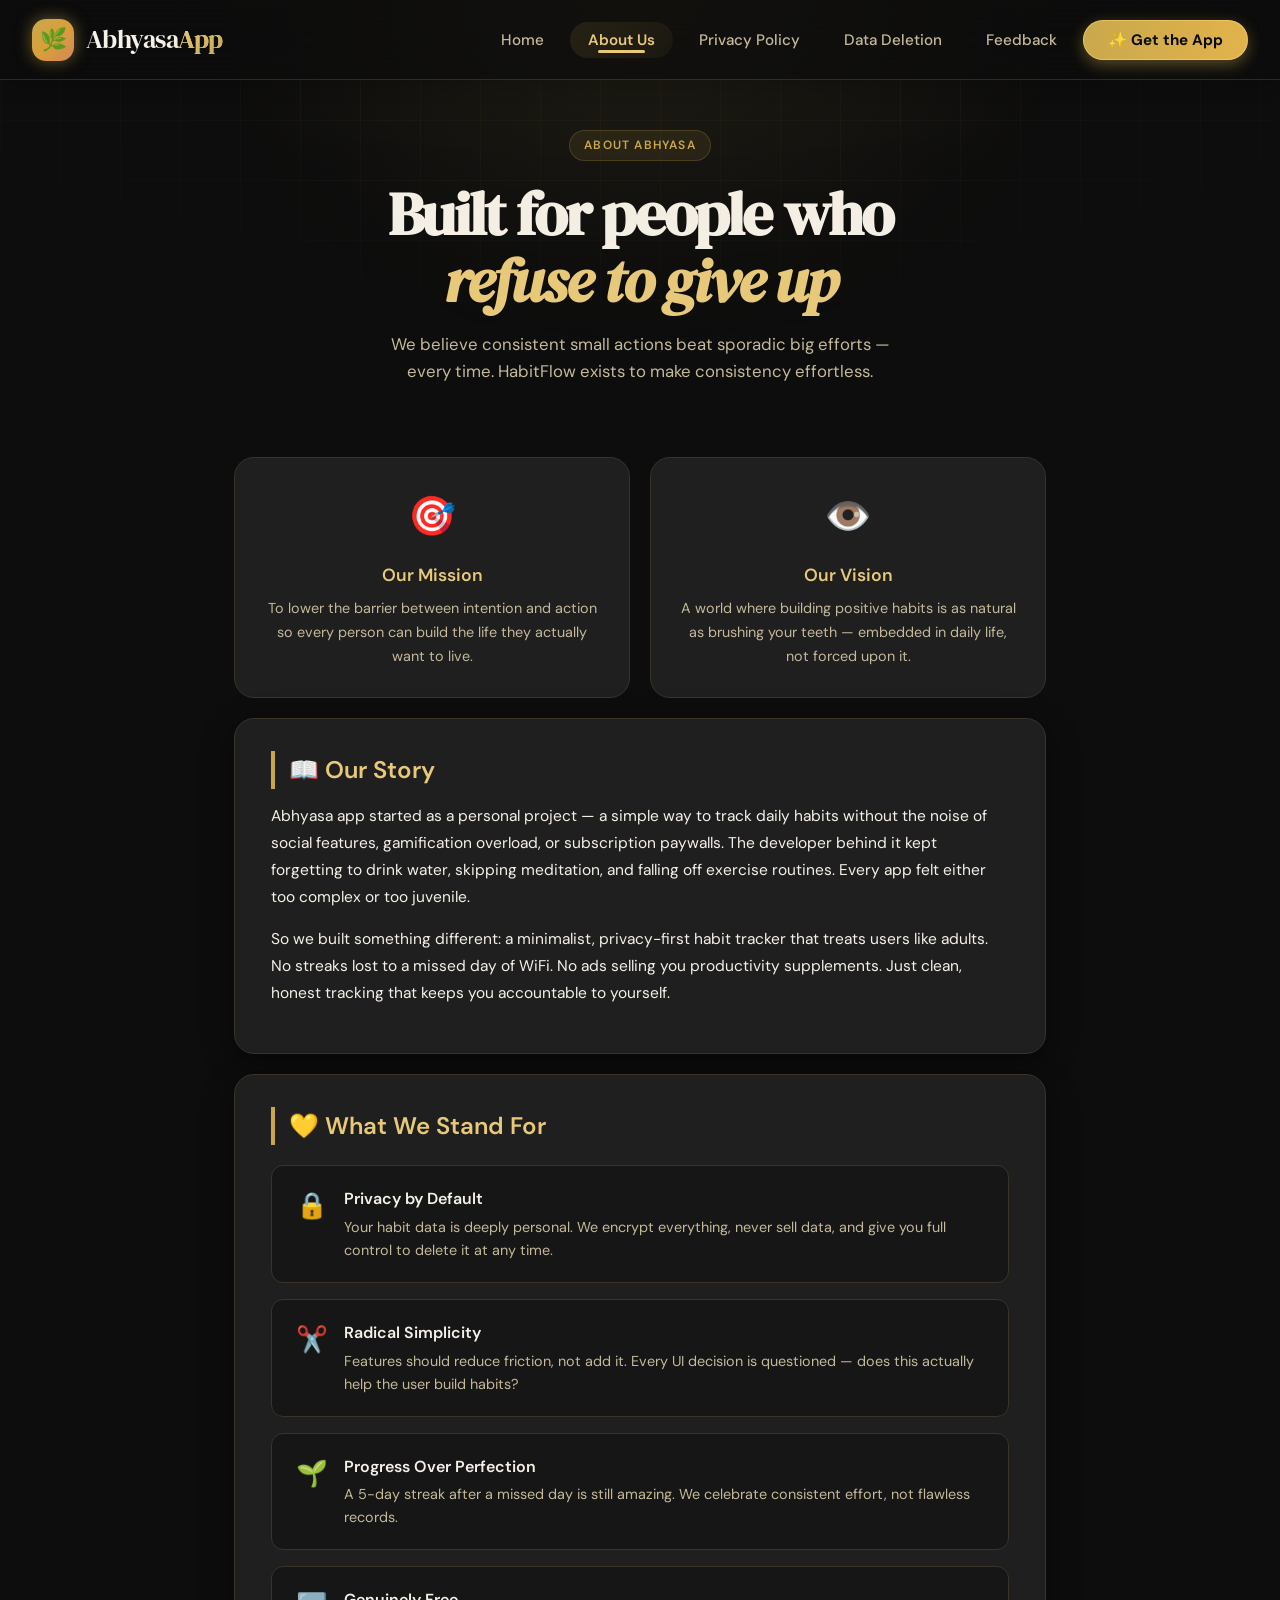
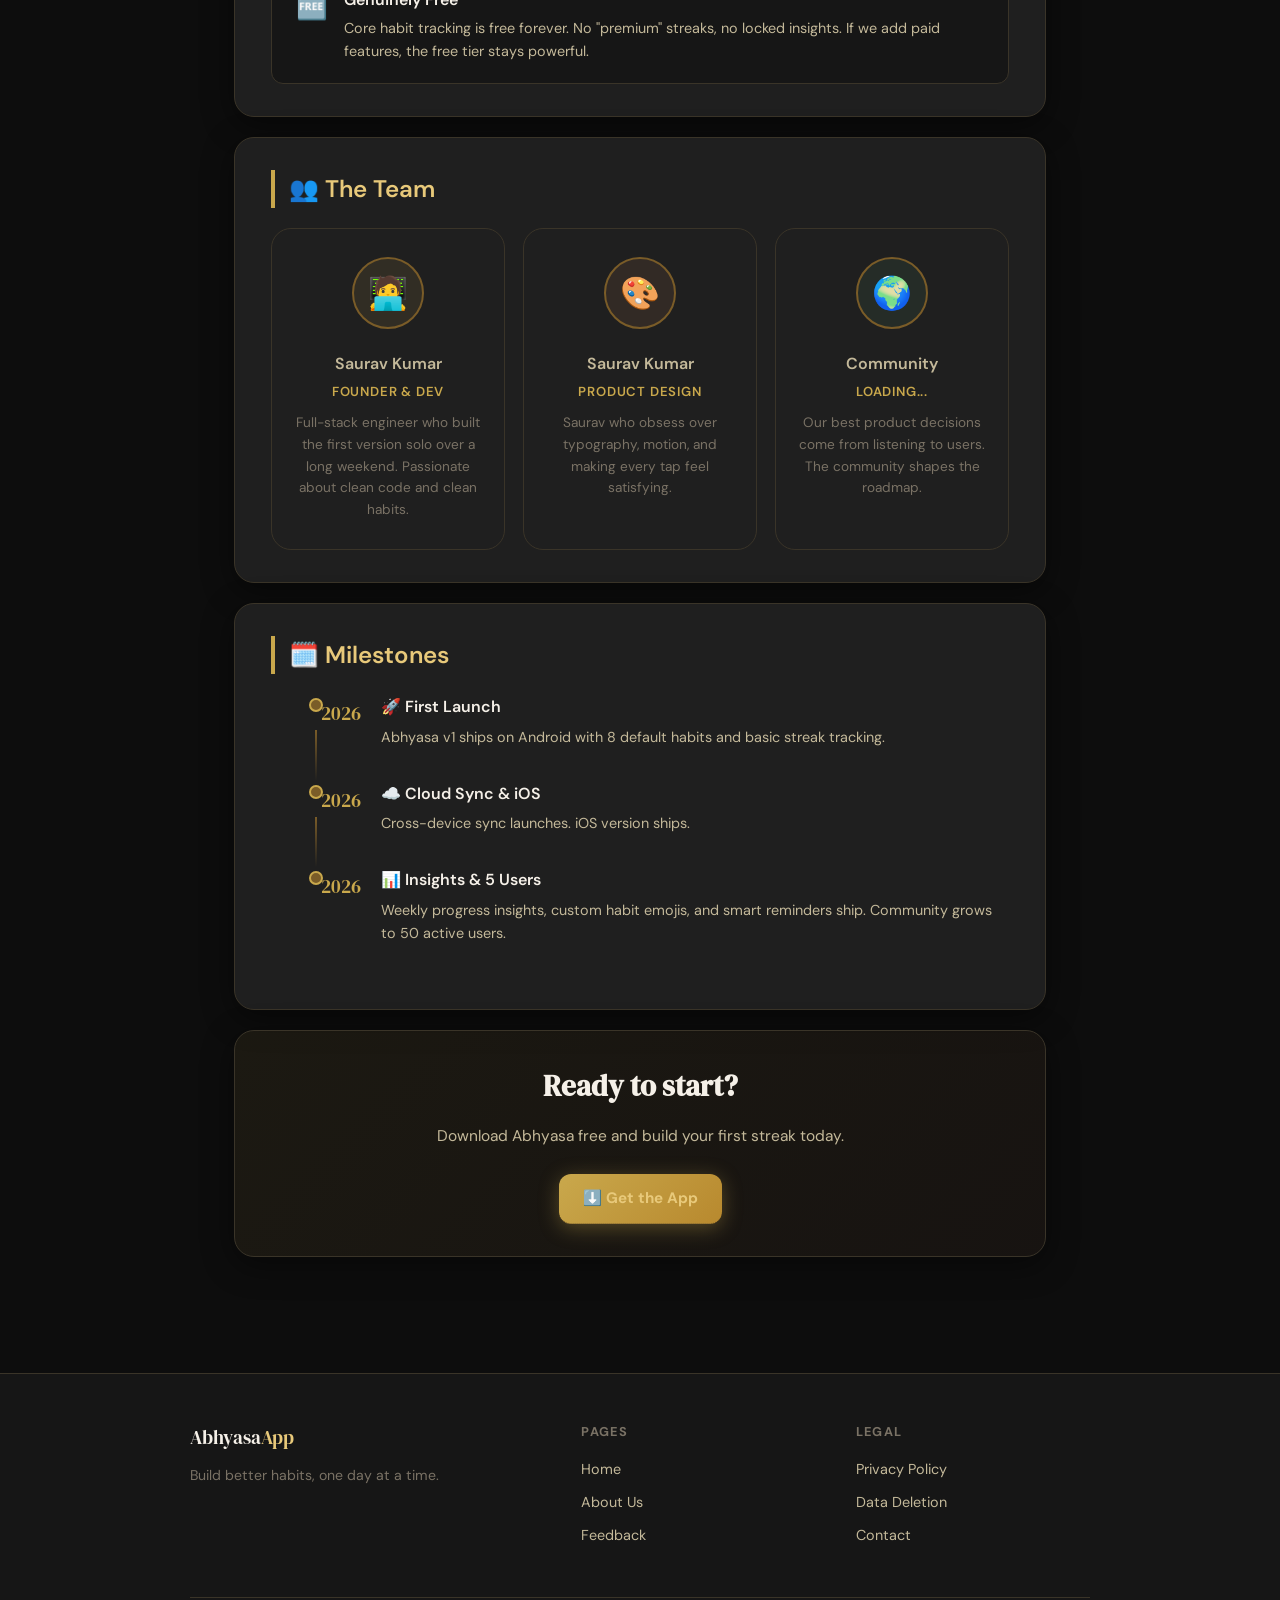
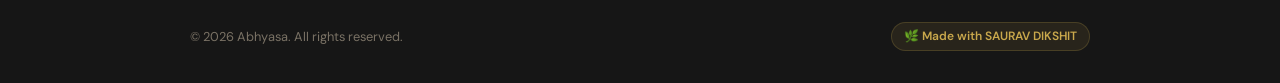
==== commit c440d5de: "Update about.html" ====
--- a/about.html
+++ b/about.html
@@ -3,11 +3,11 @@
 <head>
   <meta charset="UTF-8" />
   <meta name="viewport" content="width=device-width, initial-scale=1.0, viewport-fit=cover" />
-  <title>About Us | HabitFlow</title>
+  <title>About Us | Abhyasa</title>
   <link rel="preconnect" href="https://fonts.googleapis.com" />
   <link rel="preconnect" href="https://fonts.gstatic.com" crossorigin />
   <link href="https://fonts.googleapis.com/css2?family=DM+Sans:ital,wght@0,300;0,400;0,500;0,600;0,700;1,400&family=DM+Serif+Display:ital@0;1&display=swap" rel="stylesheet" />
-  <link rel="stylesheet" href="../shared.css" />
+  <link rel="stylesheet" href="shared.css" />
   <style>
     /* MISSION */
     .mission-strip { display: grid; grid-template-columns: 1fr 1fr; gap: 20px; margin-bottom: 20px; }
@@ -78,7 +78,7 @@
 <body>
 
 <div class="page-hero">
-  <div class="page-label">About HabitFlow</div>
+  <div class="page-label">About Abhyasa</div>
   <h1>Built for people who<br><em>refuse to give up</em></h1>
   <p>We believe consistent small actions beat sporadic big efforts — every time. HabitFlow exists to make consistency effortless.</p>
 </div>
@@ -100,9 +100,9 @@
 
   <div class="card reveal">
     <h2>📖 Our Story</h2>
-    <p>HabitFlow started as a personal project — a simple way to track daily habits without the noise of social features, gamification overload, or subscription paywalls. The developer behind it kept forgetting to drink water, skipping meditation, and falling off exercise routines. Every app felt either too complex or too juvenile.</p>
+    <p>Abhyasa app started as a personal project — a simple way to track daily habits without the noise of social features, gamification overload, or subscription paywalls. The developer behind it kept forgetting to drink water, skipping meditation, and falling off exercise routines. Every app felt either too complex or too juvenile.</p>
     <p>So we built something different: a minimalist, privacy-first habit tracker that treats users like adults. No streaks lost to a missed day of WiFi. No ads selling you productivity supplements. Just clean, honest tracking that keeps you accountable to yourself.</p>
-    <p>Today, HabitFlow is used by over 50,000 people across 80+ countries — all through word of mouth.</p>
+    <!-- <p>Today, HabitFlow is used by over 50,000 people across 80+ countries — all through word of mouth.</p> -->
   </div>
 
   <div class="card reveal">
@@ -150,14 +150,14 @@
       </div>
       <div class="team-card">
         <div class="avatar" style="background: rgba(212,135,90,0.1);">🎨</div>
-        <h3>Design Team</h3>
+        <h3>Saurav Kumar</h3>
         <div class="role">Product Design</div>
-        <p>Remote designers who obsess over typography, motion, and making every tap feel satisfying.</p>
+        <p>Saurav who obsess over typography, motion, and making every tap feel satisfying.</p>
       </div>
       <div class="team-card">
         <div class="avatar" style="background: rgba(74,124,89,0.15);">🌍</div>
         <h3>Community</h3>
-        <div class="role">50K+ Users</div>
+        <div class="role">Loading...</div>
         <p>Our best product decisions come from listening to users. The community shapes the roadmap.</p>
       </div>
     </div>
@@ -166,28 +166,28 @@
   <div class="card reveal">
     <h2>🗓️ Milestones</h2>
     <div class="timeline">
-      <div class="t-item">
-        <div class="t-year">2024</div>
-        <div class="t-dot"></div>
-        <div class="t-body">
-          <h4>🚀 First Launch</h4>
-          <p>HabitFlow v1 ships on Android with 8 default habits and basic streak tracking. 500 users in the first week.</p>
-        </div>
-      </div>
-      <div class="t-item">
-        <div class="t-year">2025</div>
-        <div class="t-dot"></div>
-        <div class="t-body">
-          <h4>☁️ Cloud Sync &amp; iOS</h4>
-          <p>Cross-device sync launches. iOS version ships. User count crosses 10,000. App Store rating hits 4.8.</p>
-        </div>
-      </div>
       <div class="t-item">
         <div class="t-year">2026</div>
         <div class="t-dot"></div>
         <div class="t-body">
-          <h4>📊 Insights &amp; 50K Users</h4>
-          <p>Weekly progress insights, custom habit emojis, and smart reminders ship. Community grows to 50,000 active users.</p>
+          <h4>🚀 First Launch</h4>
+          <p>Abhyasa v1 ships on Android with 8 default habits and basic streak tracking.</p>
+        </div>
+      </div>
+      <div class="t-item">
+        <div class="t-year">2026</div>
+        <div class="t-dot"></div>
+        <div class="t-body">
+          <h4>☁️ Cloud Sync &amp; iOS</h4>
+          <p>Cross-device sync launches. iOS version ships.</p>
+        </div>
+      </div>
+      <div class="t-item">
+        <div class="t-year">2026</div>
+        <div class="t-dot"></div>
+        <div class="t-body">
+          <h4>📊 Insights &amp; 5 Users</h4>
+          <p>Weekly progress insights, custom habit emojis, and smart reminders ship. Community grows to 50 active users.</p>
         </div>
       </div>
     </div>
@@ -195,12 +195,12 @@
 
   <div class="card cta-card">
     <h2>Ready to start?</h2>
-    <p>Download HabitFlow free and build your first streak today.</p>
+    <p>Download Abhyasa free and build your first streak today.</p>
     <a href="index.html#download" class="btn-primary">⬇️ Get the App</a>
   </div>
 
 </div>
 
-<script src="../shared.js"></script>
+<script src="shared.js"></script>
 </body>
 </html>
--- a/shared.css
+++ b/shared.css
@@ -17,10 +17,11 @@
   --radius-md: 12px;
   --radius-lg: 20px;
   --radius-xl: 28px;
+  --nav-blur: 20px;
 }
 
 *, *::before, *::after { margin: 0; padding: 0; box-sizing: border-box; }
-html { scroll-behavior: smooth; scroll-padding-top: 80px; }
+html { scroll-behavior: smooth; scroll-padding-top: 90px; }
 body {
   background: var(--bg-primary);
   color: var(--text-primary);
@@ -29,165 +30,241 @@
   overflow-x: hidden;
 }
 
-/* ── NAV ── */
+/* ────────────────────────────── */
+/*          ENHANCED NAVBAR        */
+/* ────────────────────────────── */
 nav {
   position: fixed;
   top: 0; left: 0; right: 0;
-  z-index: 100;
-  padding: 0 24px;
-  height: 68px;
+  z-index: 1000;
+  padding: 0 32px;
+  height: 80px;
   display: flex;
   align-items: center;
   justify-content: space-between;
-  background: rgba(13,13,13,0.6);
-  backdrop-filter: blur(18px);
-  -webkit-backdrop-filter: blur(18px);
-  border-bottom: 1px solid transparent;
-  transition: border-color 0.3s, background 0.3s;
+  background: rgba(13,13,13,0.68);
+  backdrop-filter: blur(var(--nav-blur));
+  -webkit-backdrop-filter: blur(var(--nav-blur));
+  border-bottom: 1px solid rgba(201,168,76,0.2);
+  transition: all 0.3s cubic-bezier(0.2,0.9,0.4,1.1);
+  box-shadow: 0 4px 20px rgba(0,0,0,0.2);
 }
 nav.scrolled {
-  background: rgba(13,13,13,0.92);
-  border-bottom-color: var(--border-subtle);
-}
-
+  background: rgba(10,10,10,0.94);
+  backdrop-filter: blur(24px);
+  border-bottom-color: var(--accent-gold-muted);
+  box-shadow: 0 8px 28px rgba(0,0,0,0.5);
+}
+
+/* Logo */
 .nav-logo {
-  display: flex; align-items: center; gap: 10px;
+  display: flex;
+  align-items: center;
+  gap: 12px;
   text-decoration: none;
-}
+  transition: transform 0.2s ease;
+}
+.nav-logo:hover { transform: scale(1.02); }
 .nav-logo-icon {
-  width: 36px; height: 36px;
-  background: linear-gradient(135deg, var(--accent-gold), var(--accent-terracotta));
-  border-radius: 10px;
-  display: flex; align-items: center; justify-content: center;
-  font-size: 18px;
-  box-shadow: 0 0 14px rgba(201,168,76,0.35);
-  flex-shrink: 0;
+  width: 42px; height: 42px;
+  background: linear-gradient(135deg, var(--accent-gold), #d99f3a, var(--accent-terracotta));
+  border-radius: 14px;
+  display: flex;
+  align-items: center;
+  justify-content: center;
+  font-size: 22px;
+  box-shadow: 0 0 16px rgba(201,168,76,0.5);
+  transition: all 0.3s;
+}
+.nav-logo:hover .nav-logo-icon {
+  box-shadow: 0 0 24px rgba(232,201,122,0.7);
+  transform: rotate(-2deg);
 }
 .nav-logo-text {
   font-family: 'DM Serif Display', serif;
-  font-size: 1.3rem;
-  color: var(--text-primary);
-  letter-spacing: -0.01em;
-}
-.nav-logo-text span { color: var(--accent-gold-light); }
-
+  font-size: 1.6rem;
+  font-weight: 500;
+  letter-spacing: -0.02em;
+  background: linear-gradient(135deg, #F5F0E8 60%, var(--accent-gold-light));
+  -webkit-background-clip: text;
+  background-clip: text;
+  color: transparent;
+}
+.nav-logo-text span {
+  background: linear-gradient(135deg, var(--accent-gold-light), var(--accent-gold));
+  -webkit-background-clip: text;
+  background-clip: text;
+  color: transparent;
+}
+
+/* Desktop nav links */
 .nav-links {
   display: flex;
   align-items: center;
-  gap: 6px;
+  gap: 8px;
   list-style: none;
 }
 .nav-links a {
   text-decoration: none;
   color: var(--text-secondary);
-  font-size: 0.9rem;
+  font-size: 0.95rem;
   font-weight: 500;
-  padding: 6px 14px;
-  border-radius: var(--radius-sm);
-  transition: color 0.2s, background 0.2s;
+  padding: 8px 18px;
+  border-radius: 40px;
+  transition: all 0.25s;
   position: relative;
   white-space: nowrap;
 }
-.nav-links a::after {
+/* Elegant hover underline */
+.nav-links a:not(.cta-btn)::before {
   content: '';
   position: absolute;
-  bottom: 2px; left: 50%; right: 50%;
+  bottom: 5px;
+  left: 50%;
+  width: 0%;
   height: 2px;
-  background: var(--accent-gold);
+  background: linear-gradient(90deg, var(--accent-gold), var(--accent-gold-light));
   border-radius: 2px;
-  transition: left 0.25s, right 0.25s;
-}
-.nav-links a:hover { color: var(--accent-gold-light); }
-.nav-links a:hover::after { left: 14px; right: 14px; }
+  transition: width 0.25s ease, left 0.25s ease;
+}
+.nav-links a:not(.cta-btn):hover {
+  color: var(--accent-gold-light);
+  background: rgba(201,168,76,0.08);
+}
+.nav-links a:not(.cta-btn):hover::before {
+  width: 45%;
+  left: 27.5%;
+}
+/* Active page indicator */
+.nav-links a.active-link {
+  color: var(--accent-gold-light);
+  background: linear-gradient(135deg, rgba(201,168,76,0.12), rgba(201,168,76,0.05));
+  font-weight: 600;
+}
+.nav-links a.active-link::before {
+  width: 45%;
+  left: 27.5%;
+  background: var(--accent-gold-light);
+  height: 2.5px;
+}
+/* CTA button */
 .nav-links .cta-btn {
-  background: linear-gradient(135deg, var(--accent-gold), #b8892e);
-  color: var(--bg-primary) !important;
+  background: linear-gradient(105deg, var(--accent-gold), #e2b34b);
+  color: #0A0A0A !important;
   font-weight: 700;
-  padding: 7px 18px;
-  border-radius: var(--radius-md);
-  box-shadow: 0 0 16px rgba(201,168,76,0.3);
-}
-.nav-links .cta-btn::after { display: none; }
+  padding: 9px 24px;
+  border-radius: 100px;
+  box-shadow: 0 5px 15px rgba(201,168,76,0.4);
+  border: 1px solid rgba(255,220,120,0.5);
+}
 .nav-links .cta-btn:hover {
-  box-shadow: 0 0 24px rgba(201,168,76,0.5);
-  transform: translateY(-1px);
-}
-
-/* Hamburger button */
+  transform: translateY(-2px);
+  background: linear-gradient(105deg, #e2b34b, var(--accent-gold-light));
+  box-shadow: 0 8px 22px rgba(201,168,76,0.65);
+  color: #000 !important;
+}
+.nav-links .cta-btn::before { display: none; }
+
+/* Hamburger (mobile) */
 .nav-toggle {
   display: none;
   flex-direction: column;
-  gap: 5px;
+  gap: 6px;
   cursor: pointer;
-  background: none;
-  border: none;
-  padding: 8px;
-  z-index: 101;
+  background: rgba(31,31,31,0.8);
+  border: 1px solid var(--border-subtle);
+  border-radius: 40px;
+  padding: 10px 14px;
+  z-index: 1002;
+  transition: all 0.2s;
 }
 .nav-toggle span {
   display: block;
-  width: 24px; height: 2px;
-  background: var(--text-primary);
-  border-radius: 2px;
-  transition: all 0.3s;
-  pointer-events: none;
-}
-.nav-toggle.open span:nth-child(1) { transform: rotate(45deg) translate(5px, 5px); }
+  width: 24px;
+  height: 2.5px;
+  background: var(--accent-gold-light);
+  border-radius: 4px;
+  transition: all 0.3s cubic-bezier(0.2,0.9,0.4,1.1);
+}
+.nav-toggle.open span:nth-child(1) {
+  transform: rotate(45deg) translate(6px, 6px);
+  width: 26px;
+}
 .nav-toggle.open span:nth-child(2) { opacity: 0; transform: scaleX(0); }
-.nav-toggle.open span:nth-child(3) { transform: rotate(-45deg) translate(5px, -5px); }
+.nav-toggle.open span:nth-child(3) {
+  transform: rotate(-45deg) translate(6px, -6px);
+  width: 26px;
+}
+
+/* ========== RESPONSIVE (Mobile first) ========== */
+@media (max-width: 820px) {
+  nav { padding: 0 20px; height: 74px; }
+  .nav-logo-text { font-size: 1.4rem; }
+  .nav-logo-icon { width: 36px; height: 36px; font-size: 18px; }
+}
 
 @media (max-width: 768px) {
   .nav-toggle { display: flex; }
-
   .nav-links {
     position: fixed;
-    top: 68px; left: 0; right: 0;
-    z-index: 99;
+    top: 74px;
+    left: 0;
+    right: 0;
+    background: rgba(10,10,10,0.96);
+    backdrop-filter: blur(28px);
+    -webkit-backdrop-filter: blur(28px);
     flex-direction: column;
     align-items: stretch;
-    background: rgba(13,13,13,0.97);
-    backdrop-filter: blur(20px);
-    -webkit-backdrop-filter: blur(20px);
-    padding: 16px 24px 28px;
-    gap: 4px;
-    transform: translateY(-110%);
-    transition: transform 0.35s cubic-bezier(0.4, 0, 0.2, 1);
-    border-bottom: 1px solid var(--border-subtle);
+    padding: 20px 24px 32px;
+    gap: 8px;
+    transform: translateY(-130%);
+    transition: transform 0.4s cubic-bezier(0.2,0.9,0.3,1.1);
+    border-bottom: 1px solid var(--accent-gold-muted);
+    box-shadow: 0 20px 35px rgba(0,0,0,0.6);
+    border-radius: 0 0 28px 28px;
+    z-index: 998;
+    max-height: calc(100vh - 74px);
     overflow-y: auto;
-    max-height: calc(100vh - 68px);
   }
   .nav-links.open { transform: translateY(0); }
+  .nav-links li { width: 100%; }
   .nav-links a {
-    padding: 13px 16px;
-    border-radius: var(--radius-md);
-    font-size: 1rem;
-    border-bottom: 1px solid rgba(58, 52, 40, 0.4);
+    display: block;
+    padding: 14px 20px;
+    font-size: 1.05rem;
+    text-align: left;
+    border-radius: var(--radius-lg);
+    white-space: normal;
   }
-  .nav-links li:last-child a { border-bottom: none; }
-  .nav-links a::after { display: none; }
-  .nav-links a:hover { background: var(--bg-surface); color: var(--accent-gold-light); }
+  .nav-links a:not(.cta-btn)::before { display: none; }
+  .nav-links a:hover,
+  .nav-links a.active-link {
+    background: linear-gradient(95deg, rgba(201,168,76,0.2), rgba(201,168,76,0.05));
+    color: var(--accent-gold-light);
+    border-left: 3px solid var(--accent-gold);
+  }
   .nav-links .cta-btn {
-    margin-top: 8px;
+    margin-top: 16px;
     text-align: center;
-    justify-content: center;
-    border-bottom: none !important;
+    background: linear-gradient(105deg, var(--accent-gold), #c9942e);
   }
-}
-
-/* ── INNER PAGE HERO ── */
-.page-hero {
-  padding: 130px 24px 72px;
-  text-align: center;
-  position: relative;
-  overflow: hidden;
-}
+  body.menu-open { overflow: hidden; }
+}
+
+@media (max-width: 480px) {
+  nav { padding: 0 16px; }
+  .nav-logo-text { font-size: 1.25rem; }
+  .nav-links { padding: 16px 20px 28px; }
+}
+
+/* ── Rest of your existing styles (unchanged) ── */
+.page-hero { padding: 130px 24px 72px; text-align: center; position: relative; overflow: hidden; }
 .page-hero::before {
   content: '';
   position: absolute; inset: 0;
-  background:
-    radial-gradient(circle at 50% -10%, rgba(201,168,76,0.1) 0%, transparent 55%),
-    linear-gradient(rgba(201,168,76,0.04) 1px, transparent 1px),
-    linear-gradient(90deg, rgba(201,168,76,0.04) 1px, transparent 1px);
+  background: radial-gradient(circle at 50% -10%, rgba(201,168,76,0.1) 0%, transparent 55%),
+              linear-gradient(rgba(201,168,76,0.04) 1px, transparent 1px),
+              linear-gradient(90deg, rgba(201,168,76,0.04) 1px, transparent 1px);
   background-size: auto, 60px 60px, 60px 60px;
   mask-image: radial-gradient(ellipse 80% 80% at 50% 0%, black 40%, transparent 100%);
   pointer-events: none;
@@ -204,7 +281,6 @@
   padding: 5px 14px;
   border-radius: 100px;
   margin-bottom: 20px;
-  position: relative;
 }
 .page-hero h1 {
   font-family: 'DM Serif Display', serif;
@@ -212,7 +288,6 @@
   line-height: 1.1;
   letter-spacing: -0.03em;
   margin-bottom: 16px;
-  position: relative;
 }
 .page-hero h1 em { font-style: italic; color: var(--accent-gold-light); }
 .page-hero p {
@@ -220,13 +295,10 @@
   font-size: 1.05rem;
   max-width: 520px;
   margin: 0 auto;
-  position: relative;
-}
-
-/* ── CONTENT ── */
+}
+
 .content { max-width: 860px; margin: 0 auto; padding: 0 24px 96px; }
 
-/* ── CARDS ── */
 .card {
   background: var(--bg-surface);
   border: 1px solid var(--border-subtle);
@@ -253,15 +325,14 @@
   border-left: 4px solid var(--accent-gold); padding-left: 14px;
 }
 .card h3 { font-size: 1.1rem; font-weight: 500; margin: 22px 0 8px; color: var(--text-secondary); }
-.card p { color: var(--text-primary); margin-bottom: 14px; font-size: 0.97rem; line-height: 1.75; }
+.card p { margin-bottom: 14px; font-size: 0.97rem; line-height: 1.75; }
 .card ul, .card ol { margin: 12px 0 14px 22px; color: var(--text-secondary); }
 .card li { margin-bottom: 8px; font-size: 0.95rem; line-height: 1.6; }
-.card a { color: var(--accent-gold-light); text-decoration: none; border-bottom: 1px dotted var(--accent-gold-muted); transition: color 0.2s; }
+.card a { color: var(--accent-gold-light); text-decoration: none; border-bottom: 1px dotted var(--accent-gold-muted); }
 .card a:hover { color: var(--accent-gold); }
 .card-terracotta { border-left: 4px solid var(--accent-terracotta); }
 .card-terracotta h2 { border-left-color: var(--accent-terracotta); color: var(--accent-terracotta); }
 
-/* ── BUTTONS ── */
 .btn-primary {
   display: inline-flex; align-items: center; gap: 8px;
   background: linear-gradient(135deg, var(--accent-gold), #b8892e);
@@ -271,7 +342,6 @@
   text-decoration: none; border: none; cursor: pointer;
   box-shadow: 0 4px 20px rgba(201,168,76,0.35);
   transition: all 0.25s;
-  font-family: inherit;
 }
 .btn-primary:hover { transform: translateY(-2px); box-shadow: 0 8px 28px rgba(201,168,76,0.5); }
 .btn-outline {
@@ -281,13 +351,10 @@
   color: var(--accent-gold);
   font-weight: 500; font-size: 0.95rem;
   padding: 11px 22px; border-radius: var(--radius-md);
-  text-decoration: none; cursor: pointer;
   transition: all 0.25s;
-  font-family: inherit;
 }
 .btn-outline:hover { background: var(--accent-gold); color: var(--bg-primary); }
 
-/* ── EMAIL PILL ── */
 .email-pill {
   display: inline-block;
   background: rgba(201,168,76,0.1);
@@ -297,10 +364,8 @@
   font-size: 0.95rem;
   padding: 8px 16px;
   color: var(--accent-gold-light);
-  margin: 6px 0;
-}
-
-/* ── FOOTER ── */
+}
+
 footer {
   background: var(--bg-elevated);
   border-top: 1px solid var(--border-subtle);
@@ -341,7 +406,6 @@
   padding: 4px 12px; border-radius: 100px; font-size: 0.75rem; font-weight: 600;
 }
 
-/* ── REVEAL ── */
 .reveal { opacity: 0; transform: translateY(24px); transition: opacity 0.65s ease, transform 0.65s ease; }
 .reveal.visible { opacity: 1; transform: translateY(0); }
 
@@ -352,7 +416,6 @@
   .content { padding: 0 16px 72px; }
   .card { padding: 24px 20px; }
 }
-
 @media (prefers-reduced-motion: reduce) {
   *, *::before, *::after { animation-duration: 0.01ms !important; transition-duration: 0.01ms !important; }
 }
